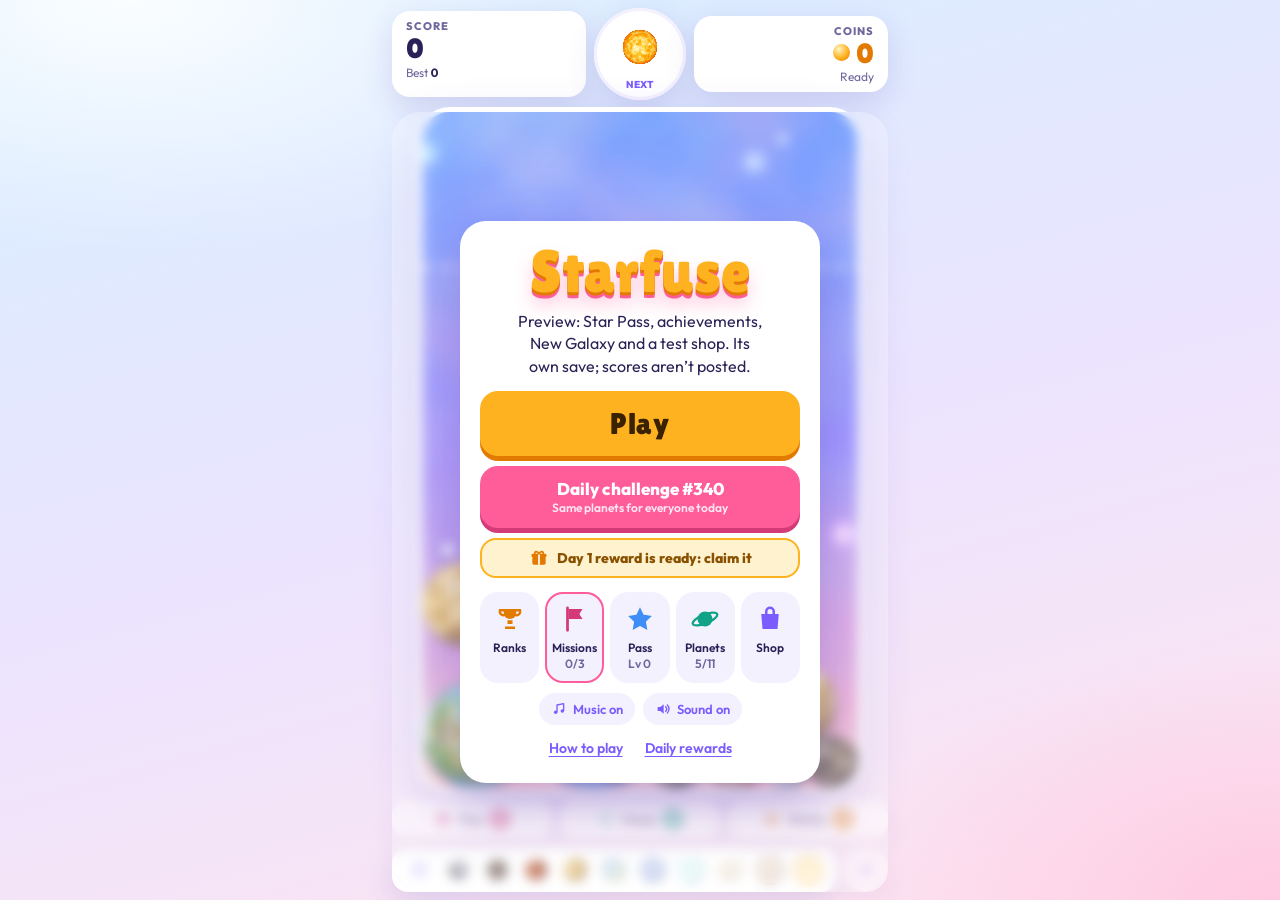
==== preview/index.html @ 0df49c96 "Preview: say what's in it Co-Authored-By: Claude Opus 5.5 <noreply@anthropic.com>" ====
<!doctype html>
<html lang="en">
<head>
  <meta charset="utf-8">
  <script>
    // If a game file fails to load (for example an old saved page after an update), reload once to
    // fetch the current version. If it still fails, say so instead of leaving a dead Play button.
    addEventListener('error', function (e) {
      var t = e.target;
      if (!t || t.tagName !== 'SCRIPT') return;
      var retried = false;
      try { retried = sessionStorage.getItem('sf-retry') === '1'; sessionStorage.setItem('sf-retry', '1'); } catch (err) { retried = true; }
      if (!retried) { location.reload(); return; }
      var show = function () {
        var el = document.getElementById('toast');
        if (el) { el.textContent = 'The game couldn’t load. Check your connection, then refresh the page.'; el.hidden = false; }
      };
      if (document.readyState === 'loading') document.addEventListener('DOMContentLoaded', show); else show();
    }, true);
  </script>
  <meta name="viewport" content="width=device-width, initial-scale=1, viewport-fit=cover, user-scalable=no">
  <title>Starfuse</title>
  <meta name="claude:viewport-fit-sides" content="cover">
  <meta name="description" content="Drop planets, fuse matching ones, and grow a Sun.">
  <meta name="theme-color" content="#dff0ff">
  <meta property="og:type" content="website">
  <meta property="og:title" content="Starfuse">
  <meta property="og:description" content="Drop planets, fuse matching ones, and grow a Sun. Free to play in your browser.">
  <meta property="og:url" content="https://rragoo.github.io/starfuse/">
  <meta property="og:image" content="https://rragoo.github.io/starfuse/og.png">
  <meta property="og:image:width" content="1200">
  <meta property="og:image:height" content="630">
  <meta name="twitter:card" content="summary_large_image">
  <link rel="icon" href="./favicon.svg" type="image/svg+xml">
  <link rel="manifest" href="./manifest.webmanifest">
  <link rel="apple-touch-icon" href="./icon-192.png">
  <meta name="apple-mobile-web-app-capable" content="yes">
  <meta name="apple-mobile-web-app-title" content="Starfuse">
  <link rel="preconnect" href="https://fonts.googleapis.com">
  <link rel="preconnect" href="https://fonts.gstatic.com" crossorigin>
  <link rel="stylesheet" href="https://fonts.googleapis.com/css2?family=Lilita+One&family=Outfit:wght@400;600;800&display=swap">
  <script type="module" crossorigin src="./assets/index-C6QJoJvn.js"></script>
  <link rel="modulepreload" crossorigin href="./assets/payments-DMZa2KBC.js">
  <link rel="stylesheet" crossorigin href="./assets/index-Cxf6OmKV.css">
</head>
<body>
  <svg width="0" height="0" style="position:absolute" aria-hidden="true">
    <symbol id="i-trophy" viewBox="0 0 24 24"><path d="M7 4h10v3a5 5 0 0 1-10 0z" fill="currentColor"/><path d="M7 5H4a3 3 0 0 0 3 4M17 5h3a3 3 0 0 1-3 4" stroke="currentColor" stroke-width="2" fill="none" stroke-linecap="round"/><path d="M10 13h4v3h-4zM8 18h8v2H8z" fill="currentColor"/></symbol>
    <symbol id="i-gift" viewBox="0 0 24 24"><rect x="4" y="10" width="16" height="10" rx="2" fill="currentColor"/><rect x="3" y="7" width="18" height="4" rx="1.5" fill="currentColor"/><path d="M12 7v13" stroke="#fff" stroke-width="2"/><path d="M12 7c-1.5-3.5-6-3.5-5 0M12 7c1.5-3.5 6-3.5 5 0" stroke="currentColor" stroke-width="2" fill="none" stroke-linecap="round"/></symbol>
    <symbol id="i-star" viewBox="0 0 24 24"><path d="M12 2.6l2.9 6 6.6.9-4.8 4.6 1.2 6.6L12 17.5l-5.9 3.2 1.2-6.6-4.8-4.6 6.6-.9z" fill="currentColor"/></symbol>
    <symbol id="i-planet" viewBox="0 0 24 24"><circle cx="12" cy="12" r="6" fill="currentColor"/><ellipse cx="12" cy="12" rx="10.5" ry="3.6" transform="rotate(-22 12 12)" stroke="currentColor" stroke-width="1.8" fill="none"/></symbol>
    <symbol id="i-bag" viewBox="0 0 24 24"><path d="M5 8h14l-1 12H6z" fill="currentColor"/><path d="M9 8V6a3 3 0 0 1 6 0v2" stroke="currentColor" stroke-width="2" fill="none"/></symbol>
    <symbol id="i-flag" viewBox="0 0 24 24"><path d="M6 3v18" stroke="currentColor" stroke-width="2.2" stroke-linecap="round"/><path d="M7 4h11l-2.5 4L18 12H7z" fill="currentColor"/></symbol>
    <symbol id="i-note" viewBox="0 0 24 24"><path d="M9 17V6l10-2v11" stroke="currentColor" stroke-width="2" fill="none" stroke-linejoin="round"/><circle cx="7" cy="17" r="2.6" fill="currentColor"/><circle cx="17" cy="15" r="2.6" fill="currentColor"/></symbol>
    <symbol id="i-sound" viewBox="0 0 24 24"><path d="M4 9h4l5-4v14l-5-4H4z" fill="currentColor"/><path d="M16 8.5a5 5 0 0 1 0 7M18.5 6a8.5 8.5 0 0 1 0 12" stroke="currentColor" stroke-width="2" fill="none" stroke-linecap="round"/></symbol>
    <symbol id="i-pop" viewBox="0 0 24 24"><path d="M12 2l1.8 5.2L19 5l-2.2 5.2L22 12l-5.2 1.8L19 19l-5.2-2.2L12 22l-1.8-5.2L5 19l2.2-5.2L2 12l5.2-1.8L5 5l5.2 2.2z" fill="currentColor"/></symbol>
    <symbol id="i-swap" viewBox="0 0 24 24"><path d="M4 8h13l-3.5-3.5M20 16H7l3.5 3.5" stroke="currentColor" stroke-width="2.4" fill="none" stroke-linecap="round" stroke-linejoin="round"/></symbol>
    <symbol id="i-shake" viewBox="0 0 24 24"><path d="M7 6h10l-1 14H8z" fill="currentColor"/><path d="M3 9l-1 3 1 3M21 9l1 3-1 3" stroke="currentColor" stroke-width="2" fill="none" stroke-linecap="round" stroke-linejoin="round"/></symbol>
    <symbol id="i-share" viewBox="0 0 24 24"><path d="M12 3v12M7.5 7.5 12 3l4.5 4.5M5 12v6.5A2.5 2.5 0 0 0 7.5 21h9a2.5 2.5 0 0 0 2.5-2.5V12" fill="none" stroke="currentColor" stroke-width="2.4" stroke-linecap="round" stroke-linejoin="round"/></symbol>
    <symbol id="i-pause" viewBox="0 0 24 24"><rect x="6" y="5" width="4" height="14" rx="1.5" fill="currentColor"/><rect x="14" y="5" width="4" height="14" rx="1.5" fill="currentColor"/></symbol>
  </svg>

  <div class="app">
    <header class="hud">
      <div class="chip">
        <span class="label">Score</span>
        <span id="score" class="big">0</span>
        <span class="sub"><span id="bestLbl">Best</span> <b id="best">0</b></span>
        <div class="bestbar" id="bestBar" aria-hidden="true"><i id="bestFill"></i></div>
      </div>
      <div class="bubble" id="nextBubble">
        <canvas id="nextCv" width="120" height="120"></canvas>
        <span class="label" id="nextName">Next</span>
      </div>
      <div class="chip right">
        <span class="label">Coins</span>
        <span id="coins" class="big coin">0</span>
        <span class="sub" id="modeLbl">Ready</span>
      </div>
    </header>

    <!-- The jar and the dock below it. Menus cover both, so a card gets the whole height under the HUD. -->
    <div class="field" id="field">
      <main class="stage" id="stage">
        <!-- The jar in layers: the still sky, the combo glow, and the canvas with everything that moves. -->
        <div class="jar" id="jar">
          <canvas id="sky" aria-hidden="true"></canvas>
          <div class="jarglow" id="jarGlow" aria-hidden="true"></div>
          <canvas id="game" aria-label="Starfuse game board"></canvas>
        </div>
      </main>

      <!-- The "New planet!" card covers this dock (power-ups and chain), never the jar where you aim. -->
      <div class="dock">
        <div class="discovery" id="discovery" hidden>
          <canvas id="discCv" width="112" height="112"></canvas>
          <div>
            <span class="label" id="discLabel">New planet!</span>
            <strong id="discName"></strong>
            <span id="discFact"></span>
          </div>
        </div>
        <div class="powerbar" id="powerbar">
          <button class="pw" id="pw-pop" data-action="power" data-arg="pop"><svg><use href="#i-pop"/></svg><span>Pop</span><b class="cnt" id="cnt-pop">0</b></button>
          <button class="pw" id="pw-swap" data-action="power" data-arg="swap"><svg><use href="#i-swap"/></svg><span>Swap</span><b class="cnt" id="cnt-swap">0</b></button>
          <button class="pw" id="pw-shake" data-action="power" data-arg="shake"><svg><use href="#i-shake"/></svg><span>Shake</span><b class="cnt" id="cnt-shake">0</b></button>
        </div>

        <footer class="chainbar">
          <div class="chainwrap"><canvas id="chainCv" aria-label="Planet evolution chain"></canvas></div>
          <button class="icon" id="pauseBtn" data-action="pause" aria-label="Pause"><svg width="18" height="18"><use href="#i-pause"/></svg></button>
        </footer>
      </div>

      <section class="ov" id="menu">
        <div class="card">
          <h1 class="logo">Starfuse</h1>
          <p class="tag">Drop planets. Match two to fuse them. Grow a Sun.</p>
          <button class="btn sun huge" id="playBtn" data-action="play">Play</button>
          <button class="btn pink" id="dailyBtn" data-action="daily">
            <span id="dailyMain">Daily challenge</span>
            <small id="dailySub">Same planets for everyone today</small>
          </button>
          <button class="strip gold" id="rewardStrip" data-action="rewards" hidden><svg><use href="#i-gift"/></svg><span id="rewardStripTxt">Your daily reward is ready</span></button>
          <button class="strip pink" id="vsStrip" data-action="acceptChallenge" hidden><svg><use href="#i-trophy"/></svg><span id="vsStripTxt"></span></button>
          <div class="tiles">
            <button class="tile t-gold" id="boardBtn" data-action="leaderboard"><svg><use href="#i-trophy"/></svg><span>Ranks</span></button>
            <button class="tile t-pink" id="missionBtn" data-action="missions"><svg><use href="#i-flag"/></svg><span>Missions <b id="missionCount"></b></span></button>
            <button class="tile t-sky" id="passBtn" data-action="pass"><svg><use href="#i-star"/></svg><span>Pass <b id="passLvl"></b></span></button>
            <button class="tile t-mint" id="planetBtn" data-action="planetarium"><svg><use href="#i-planet"/></svg><span><span id="collName">Planets</span> <b id="discCount"></b></span></button>
            <button class="tile t-violet" id="shopBtn" data-action="shop"><svg><use href="#i-bag"/></svg><span>Shop</span></button>
          </div>
          <div class="toggles">
            <button class="toggle" data-action="music" aria-pressed="true"><svg width="16" height="16"><use href="#i-note"/></svg><span>Music on</span></button>
            <button class="toggle" data-action="mute" aria-pressed="true"><svg width="16" height="16"><use href="#i-sound"/></svg><span>Sound on</span></button>
          </div>
          <div class="row">
            <button class="link" id="howBtn" data-action="howto">How to play</button>
            <button class="link" id="rewardLink" data-action="rewards">Daily rewards</button>
            <button class="link" id="installBtn" data-action="install" hidden>Install app</button>
            <button class="link" id="fullBtn" data-action="fullscreen" hidden>Full screen</button>
          </div>
        </div>
      </section>

      <section class="ov" id="pause" hidden>
        <div class="card">
          <h2>Paused</h2>
          <button class="btn sun" id="resumeBtn" data-action="resume">Resume</button>
          <button class="btn ghost" id="pauseHowBtn" data-action="howto">How to play</button>
          <div class="toggles">
            <button class="toggle" data-action="music" aria-pressed="true"><svg width="16" height="16"><use href="#i-note"/></svg><span>Music on</span></button>
            <button class="toggle" data-action="mute" aria-pressed="true"><svg width="16" height="16"><use href="#i-sound"/></svg><span>Sound on</span></button>
          </div>
          <button class="btn ghost" id="quitBtn" data-action="quit">Quit to menu</button>
        </div>
      </section>

      <section class="ov" id="howto" hidden>
        <div class="card">
          <h2>How to play</h2>
          <ol class="steps">
            <li><canvas id="howDrop" width="96" height="96"></canvas><div><strong>Tap to drop</strong><span>Aim left or right, then let go.</span></div></li>
            <li><canvas id="howFuse" width="96" height="96"></canvas><div><strong>Match two to fuse</strong><span>Two of the same planet become the next one up. Chain them for combos.</span></div></li>
            <li><span class="line-icon" aria-hidden="true"></span><div><strong>Watch the danger line</strong><span>If a planet stays above it for 3 seconds, the run ends.</span></div></li>
          </ol>
          <button class="btn sun" id="howDone" data-action="howtoDone">Got it</button>
          <p class="fine">Starfuse counts plays anonymously (no names or ids) to make the game better.</p>
        </div>
      </section>

      <section class="ov" id="over" hidden>
        <div class="card">
          <h2 id="overTitle">Jar full!</h2>
          <p class="note" id="overWhy">A planet stayed above the danger line for 3 seconds.</p>
          <p class="nearmiss" id="nearMiss" hidden></p>
          <div class="final" id="finalScore">0</div>
          <span class="pill" id="newBest" hidden>New best!</span>
          <div class="stats">
            <div><span class="label">Biggest</span><b id="fBig">Moon</b></div>
            <div><span class="label">Combo</span><b id="fCombo">x1</b></div>
            <div><span class="label">Coins</span><b id="fCoins">+0</b></div>
          </div>
          <p class="note passline" id="passLine" hidden></p>
          <div class="rankbox" id="rankBox" hidden>
            <p id="rankText"></p>
            <form class="nameform" id="nameFormOver" hidden>
              <input id="nameOver" maxlength="32" placeholder="Your name" autocomplete="nickname" aria-label="Your name for the leaderboard">
              <button class="btn sun small" type="submit">Post score</button>
            </form>
          </div>
          <div class="trialbox" id="trialBox" hidden>
            <p id="trialText"></p>
            <button class="btn sun small" id="trialBuy" data-action="buySkin"></button>
          </div>
          <button class="btn mint" id="contBtn" data-action="continue">Keep going <small id="contSub">watch a short ad</small></button>
          <!-- Stays in view while the rest of the card scrolls on short phones. -->
          <div class="overbar">
            <button class="btn sun" id="againBtn" data-action="again">Play again</button>
            <button class="btn pink" id="shareBtn" data-action="share" aria-label="Share a picture of your jar and a link to beat your score">
              <img id="shareThumb" alt="" hidden><svg aria-hidden="true"><use href="#i-share"/></svg>Share
            </button>
          </div>
          <div class="row">
            <button class="btn ghost small" id="dblBtn" data-action="double">2× coins (ad)</button>
            <button class="btn ghost small" id="overBoardBtn" data-action="leaderboard" hidden>Ranks</button>
            <button class="btn ghost small" id="menuBtn" data-action="menu">Menu</button>
          </div>
        </div>
      </section>

      <section class="ov" id="getpower" hidden>
        <div class="card">
          <div class="pwicon" id="gpIconBox"><svg><use id="gpIcon" href="#i-pop"/></svg></div>
          <h2 id="gpName">Pop</h2>
          <p class="note" id="gpDesc"></p>
          <button class="btn mint" id="gpAd" data-action="powerAd">1 free a day <small id="gpAdSub">watch a short ad</small></button>
          <button class="btn sun" id="gpBuy" data-action="powerBuy">Buy for 0 coins</button>
          <p class="note" id="gpHave"></p>
          <button class="btn pink" id="gpStore" data-action="powerStore" hidden></button>
          <button class="btn ghost" id="gpCancel" data-action="powerCancel">Not now</button>
        </div>
      </section>

      <section class="ov" id="leaderboard" hidden>
        <div class="card tall">
          <h2>Today’s ranks</h2>
          <p class="note" id="boardNote"></p>
          <ol class="board" id="boardList"></ol>
          <p class="myname" id="myName" hidden>Playing as <b id="myNameText"></b><button type="button" class="textbtn" data-action="editName">Change</button></p>
          <form class="nameform" id="nameFormBoard" hidden>
            <input id="nameBoard" maxlength="32" placeholder="Pick a name for the ranks" autocomplete="nickname" aria-label="Your name for the leaderboard">
            <button class="btn sun small" type="submit">Save</button>
          </form>
          <button class="btn pink" id="boardPlayBtn" data-action="daily">Play today’s challenge</button>
          <button class="btn ghost" id="boardBack" data-action="back">Back</button>
        </div>
      </section>

      <section class="ov" id="missions" hidden>
        <div class="card">
          <h2>Missions</h2>
          <div class="tabs" id="missionTabs" role="tablist" aria-label="Missions"></div>
          <p class="note" id="missionNote">New missions every day.</p>
          <ul class="missions" id="missionList"></ul>
          <ul class="missions" id="achList" hidden></ul>
          <button class="btn pink" id="missionPlay" data-action="play">Play</button>
          <button class="btn ghost" id="missionBack" data-action="back">Back</button>
        </div>
      </section>

      <section class="ov" id="shop" hidden>
        <div class="card tall">
          <h2>Shop</h2>
          <div class="tabs" id="shopTabs" role="tablist" aria-label="Shop sections"></div>
          <p class="note" id="shopNote"></p>
          <div class="list" id="skinList"></div>
          <div class="list" id="powerList"></div>
          <div class="list" id="productList"></div>
          <button class="btn ghost" id="shopBack" data-action="back">Back</button>
        </div>
      </section>

      <section class="ov" id="pass" hidden>
        <div class="card tall">
          <h2>Star Pass</h2>
          <p class="note" id="passSeason"></p>
          <div class="passbar" role="progressbar" id="passBar"><i id="passFill"></i></div>
          <p class="note" id="passXp"></p>
          <button class="btn sun" id="passClaim" data-action="claimPass" data-arg="all" hidden></button>
          <button class="btn pink" id="passBuy" data-action="buyProduct" data-arg="star_pass" hidden></button>
          <div class="passhead" aria-hidden="true"><span>Level</span><span>Free</span><span>Premium</span></div>
          <ol class="passlist" id="passList"></ol>
          <button class="btn ghost" id="passBack" data-action="back">Back</button>
        </div>
      </section>

      <section class="ov" id="starter" hidden>
        <div class="card">
          <h2>Starter bundle</h2>
          <p class="note">A one-time deal for new players. It stays in the shop if you’d rather wait.</p>
          <ul class="bundle" id="starterList"></ul>
          <button class="btn pink" id="starterBuy" data-action="buyProduct" data-arg="starter"></button>
          <button class="btn ghost" id="starterNo" data-action="back">No thanks</button>
        </div>
      </section>

      <section class="ov" id="planetarium" hidden>
        <div class="card tall">
          <h2 id="collTitle">Collection</h2>
          <div class="tabs" id="collTabs" role="tablist" aria-label="Themes"></div>
          <p class="note" id="planetProgress"></p>
          <div class="grid" id="planetGrid"></div>
          <button class="btn ghost" id="planetBack" data-action="back">Back</button>
        </div>
      </section>

      <section class="ov" id="reward" hidden>
        <div class="card">
          <h2>Daily reward</h2>
          <p class="note" id="rewardNote"></p>
          <ol class="cal" id="calList"></ol>
          <button class="btn sun" id="rewardClaim" data-action="claimReward">Claim</button>
          <button class="btn ghost" id="rewardBack" data-action="back">Later</button>
        </div>
      </section>

      <section class="ov" id="challenge" hidden>
        <div class="card">
          <span class="pill vs">Challenge</span>
          <h2 id="vsTitle">A friend challenges you!</h2>
          <div class="final" id="vsScore">0</div>
          <p class="note">That’s the score to beat. You get the same planets in the same order.</p>
          <button class="btn pink" id="vsAccept" data-action="acceptChallenge">Accept challenge</button>
          <button class="btn ghost" id="vsLater" data-action="back">Not now</button>
        </div>
      </section>

      <section class="ov ad" id="adOverlay" hidden>
        <div class="card">
          <span class="label">Bonus</span>
          <div class="count" id="adCount">3</div>
          <p class="note">Ads aren’t live yet, so this one is on us.</p>
        </div>
      </section>
    </div>
  </div>
  <canvas id="fx" aria-hidden="true"></canvas>
  <div class="toast" id="toast" role="status" hidden></div>
</body>
</html>
---- preview/assets/index-Cxf6OmKV.css ----
:root{color-scheme:light;--ink: #2a2257;--dim: #6d679c;--card: #ffffff;--line: #e7e3f6;--soft: #f4f1ff;--sun: #ffb21f;--sun-deep: #e27a00;--pink: #ff5c9a;--pink-deep: #d43a77;--mint: #22d3b0;--mint-deep: #11a387;--violet: #7b5cff;--display: "Lilita One", "Arial Rounded MT Bold", system-ui, sans-serif;--body: "Outfit", system-ui, -apple-system, "Segoe UI", sans-serif;--shadow: 0 10px 30px rgba(80, 60, 170, .16)}*{box-sizing:border-box}[hidden]{display:none!important}html,body{height:100%;margin:0}body{background:radial-gradient(60% 40% at 10% 0%,rgba(255,255,255,.9),transparent 70%),radial-gradient(50% 40% at 100% 100%,rgba(255,196,222,.8),transparent 70%),linear-gradient(165deg,#d6efff,#ebe4ff,#ffe4ef) fixed;background-color:#ebe4ff;color:var(--ink);font-family:var(--body);overflow:hidden;touch-action:none;user-select:none;-webkit-user-select:none;-webkit-tap-highlight-color:transparent}.app{--gap: 8px;--padx: max(12px, env(safe-area-inset-left, 0px), env(safe-area-inset-right, 0px));position:relative;height:100%;max-width:520px;margin:0 auto;display:flex;flex-direction:column;justify-content:center;gap:var(--gap);padding:max(8px,env(safe-area-inset-top,0px)) var(--padx) max(8px,env(safe-area-inset-bottom,0px))}.label{font-size:11px;font-weight:800;text-transform:uppercase;letter-spacing:.1em;color:var(--dim)}.note{margin:0;max-width:32ch;font-size:14px;line-height:1.45;color:var(--dim);text-wrap:balance}.hud{display:grid;grid-template-columns:1fr auto 1fr;align-items:center;gap:8px}.chip{display:flex;flex-direction:column;gap:1px;min-width:0;padding:7px 12px;border-radius:16px;background:var(--card);box-shadow:var(--shadow)}.chip.right{align-items:flex-end;text-align:right}.big{font-family:var(--display);font-size:24px;line-height:1.05;font-variant-numeric:tabular-nums}.coin{color:var(--sun-deep)}.coin:before{content:"";display:inline-block;width:.6em;height:.6em;margin-right:.22em;vertical-align:.06em;border-radius:50%;background:radial-gradient(circle at 35% 30%,#fff4c4,var(--sun) 55%,var(--sun-deep))}.sub{font-size:11px;color:var(--dim);white-space:nowrap;overflow:hidden;text-overflow:ellipsis;max-width:100%}.sub b{color:var(--ink);font-variant-numeric:tabular-nums}.bubble{width:68px;height:68px;border-radius:50%;gap:1px;display:flex;flex-direction:column;align-items:center;justify-content:center;background:var(--card);box-shadow:var(--shadow),inset 0 0 0 3px var(--soft)}#nextCv{width:44px;height:44px}.bubble .label{font-size:9px;letter-spacing:.04em;color:var(--violet)}.bump{animation:bump .35s ease-out}@keyframes bump{40%{transform:scale(1.2)}}.field{position:relative;flex:0 1 auto;min-height:0;display:flex;flex-direction:column;gap:var(--gap)}.stage{flex:0 1 auto;height:calc((min(100vw,520px) - 2 * var(--padx)) * 1.55);min-height:0;min-width:0;position:relative}.jar{position:absolute;inset:0;margin:auto;border-radius:28px;overflow:hidden;isolation:isolate;box-shadow:0 0 0 5px #fff,0 18px 50px #5a3cc84d}.jar>*{position:absolute;inset:0;width:100%;height:100%;display:block}#game{cursor:pointer}.jarglow{opacity:0;pointer-events:none;mix-blend-mode:screen;mix-blend-mode:plus-lighter;will-change:opacity}.ov{position:absolute;inset:0;z-index:3;container-type:size;border-radius:28px;display:flex;flex-direction:column;align-items:center;padding:12px;overflow-y:auto;overscroll-behavior:contain;background:#ffffff47;backdrop-filter:blur(6px);-webkit-backdrop-filter:blur(6px)}.card{width:100%;max-width:360px;display:flex;flex-direction:column;align-items:stretch;gap:10px;--pad: 20px;padding:22px var(--pad);border-radius:26px;background:var(--card);box-shadow:0 20px 50px #3c289640;text-align:center;animation:pop .28s cubic-bezier(.2,1.3,.4,1)}.ov>.card{margin-block:auto}.card>*{margin:0}@keyframes pop{0%{transform:scale(.92);opacity:0}}.logo{font-family:var(--display);font-weight:400;font-size:clamp(44px,13vw,60px);line-height:.95;color:var(--sun);-webkit-text-stroke:0;text-shadow:0 3px 0 var(--sun-deep),0 6px 0 var(--pink),0 12px 18px rgba(255,92,154,.35)}.tag{font-size:16px;line-height:1.4;text-wrap:balance;color:var(--ink);margin-bottom:4px}h2{font-family:var(--display);font-weight:400;font-size:32px;line-height:1.05;text-wrap:balance}.final{font-family:var(--display);font-size:56px;line-height:1;color:var(--violet);font-variant-numeric:tabular-nums}.pill{align-self:center;padding:5px 12px;border-radius:999px;background:var(--mint);color:#fff;font-weight:800;font-size:12px;letter-spacing:.08em;text-transform:uppercase}.stats{display:grid;grid-template-columns:repeat(3,1fr);gap:6px}.stats div{display:flex;flex-direction:column;gap:2px;padding:8px 4px;border-radius:14px;background:var(--soft)}.stats b{font-size:15px;font-variant-numeric:tabular-nums}.row{display:flex;gap:6px;flex-wrap:wrap;justify-content:center}.overbar{position:sticky;bottom:-12px;z-index:1;display:grid;grid-template-columns:1fr 1fr;gap:8px;margin-inline:calc(-1 * var(--pad));padding:8px var(--pad) 14px;background:var(--card);border-radius:0 0 26px 26px}.overbar:before{content:"";position:absolute;inset:-10px 0 auto;height:10px;background:linear-gradient(transparent,var(--card));pointer-events:none}.overbar .btn{padding-inline:10px;white-space:nowrap}#shareBtn{flex-direction:row;justify-content:center;gap:6px}#shareBtn svg{width:20px;height:20px}#shareThumb{width:22px;height:28px;margin-block:-6px;border-radius:5px;object-fit:cover;box-shadow:0 0 0 2px #fff}.btn{--c: var(--sun);--d: var(--sun-deep);--t: #3a2100;display:flex;flex-direction:column;align-items:center;gap:2px;font:800 17px/1.1 var(--body);padding:14px 18px;border:0;border-radius:18px;background:var(--c);color:var(--t);box-shadow:0 5px 0 var(--d);cursor:pointer;transition:transform .08s,box-shadow .08s}.btn:hover{filter:brightness(1.04)}.btn:active{transform:translateY(4px);box-shadow:0 1px 0 var(--d)}.btn.huge{font-family:var(--display);font-weight:400;font-size:30px;padding:16px;letter-spacing:.02em}.btn.pink{--c: var(--pink);--d: var(--pink-deep);--t: #fff}.btn.mint{--c: var(--mint);--d: var(--mint-deep);--t: #fff}.btn.ghost{background:var(--soft);color:var(--ink);box-shadow:none;font-weight:600}.btn.ghost:active{transform:translateY(1px)}.btn.small{font-size:13px;padding:10px 12px;border-radius:14px}.btn small{font-size:12px;font-weight:600;opacity:.85}.btn:disabled{opacity:.4;cursor:default;transform:none;box-shadow:none}button:focus-visible,input:focus-visible{outline:3px solid var(--violet);outline-offset:3px}.tiles{display:grid;grid-template-columns:repeat(5,1fr);gap:6px;margin-top:4px}.tile{--c: var(--sun);display:flex;flex-direction:column;align-items:center;gap:6px;padding:12px 4px;border:0;border-radius:18px;background:var(--soft);color:var(--ink);font:600 12px var(--body);cursor:pointer}.tile span{display:flex;flex-direction:column;align-items:center;gap:1px}.tile{min-width:0}.tile svg{width:30px;height:30px;color:var(--c)}.tile:active{transform:translateY(2px)}.tile b{color:var(--dim);font-weight:600}.t-gold{--c: var(--sun-deep)}.t-mint{--c: var(--mint-deep)}.t-violet{--c: var(--violet)}.t-pink{--c: var(--pink-deep)}.t-sky{--c: #3e8ef7}.tile.ready{box-shadow:inset 0 0 0 2px var(--pink)}.link{align-self:center;border:0;background:none;padding:4px 8px;font:600 14px var(--body);color:var(--violet);text-decoration:underline;text-underline-offset:3px;cursor:pointer}.steps{list-style:none;padding:0;display:flex;flex-direction:column;gap:8px;text-align:left}.steps li{display:grid;grid-template-columns:48px 1fr;gap:12px;align-items:center;padding:10px 12px;border-radius:16px;background:var(--soft)}.steps canvas{width:48px;height:48px}.steps strong{display:block;font-size:15px}.steps span{font-size:13px;line-height:1.35;color:var(--dim)}.fine{font-size:11px;line-height:1.4;color:var(--dim)}.line-icon{width:48px;height:48px;border-radius:14px;background:linear-gradient(180deg,#3f7cff 0 44%,#ff2d6f 44% 56%,#8d6cff 56%)}.missions{list-style:none;padding:0;display:flex;flex-direction:column;gap:8px;text-align:left}.missions li{display:grid;grid-template-columns:30px 1fr auto;gap:10px;align-items:center;padding:12px;border-radius:16px;background:var(--soft)}.missions .chk{width:26px;height:26px;border-radius:50%;display:grid;place-items:center;background:#fff;box-shadow:inset 0 0 0 2px var(--line);color:#fff;font-weight:800;font-size:14px}.missions li.done .chk{background:var(--mint);box-shadow:none}.missions .txt{display:flex;flex-direction:column;gap:6px;min-width:0}.missions .txt strong{font-size:14px}.missions .bar{height:8px;border-radius:99px;background:#fff;overflow:hidden}.missions .bar i{display:block;height:100%;border-radius:99px;background:linear-gradient(90deg,var(--pink),var(--sun))}.missions .rw{font-family:var(--display);font-size:16px;color:var(--sun-deep);white-space:nowrap;font-variant-numeric:tabular-nums}.missions .ds{font-size:12px;color:var(--dim)}.board .badge{color:var(--sun-deep)}.passbar{height:12px;border-radius:999px;background:var(--soft);overflow:hidden}.passbar i{display:block;height:100%;border-radius:999px;background:linear-gradient(90deg,var(--sun),var(--pink))}.passhead,.passlist li{display:grid;grid-template-columns:34px 1fr 1fr;gap:6px;align-items:center}.passhead{font-size:12px;font-weight:700;color:var(--dim);text-align:center}.passlist{list-style:none;margin:0;padding:0;display:flex;flex-direction:column;gap:5px}.passlist b{text-align:center;color:var(--dim);font-variant-numeric:tabular-nums}.passlist li.reached b{color:var(--ink)}.passlist .pr{padding:8px 6px;border:0;border-radius:12px;background:var(--soft);color:var(--ink);font:700 12px var(--body);text-align:center}.passlist .pr.prem{background:#fff3d6}.passlist .pr.locked{color:var(--dim);font-weight:600}.passlist .pr.got{color:var(--mint-deep)}.passlist button.pr.open{cursor:pointer;background:var(--sun);box-shadow:0 3px 0 var(--sun-deep)}.passline{margin-top:-4px;color:var(--violet);font-weight:700}.bundle{list-style:none;margin:0;padding:0;display:flex;flex-direction:column;gap:6px;text-align:left}.bundle li{display:flex;align-items:center;gap:12px;padding:8px 12px;border-radius:14px;background:var(--soft);font-weight:700}.bundle .pwicon.small{width:44px;height:32px}.bundle .coin:before{width:22px;height:22px;margin:0}.bundle .coin{display:grid;place-items:center}.missions li.done .rw{color:var(--mint-deep)}.board{list-style:none;padding:0;display:flex;flex-direction:column;gap:6px;text-align:left}.board li{display:grid;grid-template-columns:32px 1fr 28px auto;align-items:center;gap:10px;padding:8px 12px;border-radius:14px;background:var(--soft)}.board li.me{background:#fff3d6;box-shadow:inset 0 0 0 2px var(--sun)}.board .rk{width:28px;height:28px;border-radius:50%;display:grid;place-items:center;font:800 13px var(--body);background:#fff;color:var(--dim);font-variant-numeric:tabular-nums}.board li:nth-child(1) .rk{background:#ffd34d;color:#6b4300}.board li:nth-child(2) .rk{background:#dfe3ee;color:#44506b}.board li:nth-child(3) .rk{background:#f3be94;color:#6b3510}.board .nm{font-weight:600;overflow:hidden;text-overflow:ellipsis;white-space:nowrap}.board canvas{width:28px;height:28px}.board .sc{font-family:var(--display);font-size:18px;color:var(--violet);font-variant-numeric:tabular-nums}.board .empty{display:block;text-align:center;color:var(--dim);background:none}.rankbox{display:flex;flex-direction:column;gap:8px;padding:12px;border-radius:16px;background:#fff3d6}.rankbox p{margin:0;font-weight:600}.myname{margin:0;display:flex;align-items:baseline;justify-content:center;gap:6px;flex-wrap:wrap;color:var(--dim);font-weight:600}.myname b{color:var(--ink);overflow-wrap:anywhere}.textbtn{padding:4px 6px;border:0;background:none;color:var(--violet);font:700 14px var(--body);text-decoration:underline;text-underline-offset:3px;cursor:pointer}.nameform{display:flex;gap:8px}.nameform input{flex:1;min-width:0;padding:10px 12px;border-radius:12px;border:2px solid var(--line);background:#fff;color:var(--ink);font:600 15px var(--body);user-select:text;-webkit-user-select:text}.list{display:flex;flex-direction:column;gap:8px}.item{display:grid;grid-template-columns:72px 1fr auto;align-items:center;gap:10px;padding:10px 12px;border-radius:16px;background:var(--soft);text-align:left}.item canvas{width:72px;height:36px}.item .nm{font-weight:800}.item .ds{font-size:12px;color:var(--dim)}.item .price{font-family:var(--display);font-size:18px;color:var(--sun-deep);text-align:center}.grid{display:grid;grid-template-columns:repeat(3,1fr);gap:8px}.cell{display:flex;flex-direction:column;align-items:center;gap:4px;padding:10px 6px;border-radius:16px;background:var(--soft)}.cell canvas{width:54px;height:54px}.cell .nm{font-size:13px;font-weight:800}.cell .ds{font-size:11px;line-height:1.3;color:var(--dim);text-wrap:balance}.cell.locked .nm{color:var(--dim)}.dock{position:relative;display:flex;flex-direction:column;gap:6px}.discovery{position:absolute;z-index:2;inset:auto 0 0;min-height:100%;display:grid;grid-template-columns:56px 1fr;gap:12px;align-items:center;padding:10px 14px;border-radius:20px;background:#fff;box-shadow:0 0 0 3px var(--sun),0 14px 30px #3c28964d;pointer-events:none;animation:drop-in .45s cubic-bezier(.2,1.4,.4,1)}.discovery canvas{width:52px;height:52px}.discovery div{display:flex;flex-direction:column;gap:2px;text-align:left}.discovery .label{color:var(--pink)}.discovery strong{font-family:var(--display);font-weight:400;font-size:20px;line-height:1.1}.discovery span:last-child{font-size:12px;line-height:1.35;color:var(--dim)}@keyframes drop-in{0%{transform:translateY(24px);opacity:0}}.ad{z-index:3;background:#2a22578c}.ad .count{font-family:var(--display);font-size:72px;line-height:1;color:var(--pink)}.chainbar{display:flex;align-items:center;gap:8px}.chainwrap{flex:1;min-width:0;height:38px;padding:3px 8px;border-radius:16px;background:#fff;box-shadow:var(--shadow)}#chainCv{display:block;width:100%;height:100%}.icon{width:40px;height:40px;flex:none;display:grid;place-items:center;border-radius:50%;border:0;background:#fff;color:var(--violet);box-shadow:var(--shadow);cursor:pointer}.icon:disabled{opacity:.4;cursor:default}.toggles{display:flex;gap:8px;justify-content:center}.toggle{display:inline-flex;align-items:center;gap:6px;padding:8px 12px;border:0;border-radius:999px;background:var(--soft);color:var(--violet);font:600 13px var(--body);cursor:pointer}.toggle[aria-pressed=false]{color:var(--dim);text-decoration:line-through;opacity:.75}@media(orientation:landscape)and (max-height:560px){.app{max-width:900px;display:grid;grid-template-columns:minmax(200px,260px) 1fr;grid-template-rows:1fr auto auto;column-gap:16px;row-gap:8px}.field{display:contents}.hud{grid-column:1;grid-row:1;grid-template-columns:1fr 1fr;align-content:center}.hud .bubble{grid-column:1 / -1;grid-row:1;justify-self:center}.dock{grid-column:1;grid-row:2 / span 2;gap:8px}.stage{grid-column:2;grid-row:1 / span 3;height:auto}.powerbar{grid-template-columns:repeat(3,minmax(0,1fr));gap:6px}.pw{padding:6px;gap:4px;min-width:0}}.toast{position:fixed;left:50%;bottom:calc(24px + env(safe-area-inset-bottom,0px));transform:translate(-50%);max-width:min(90vw,420px);z-index:5;pointer-events:none;padding:12px 16px;border-radius:16px;background:var(--ink);color:#fff;font-size:14px;white-space:pre-line;box-shadow:0 10px 30px #2a225759}@media(prefers-reduced-motion:reduce){.discovery,.bump,.card{animation:none}.btn{transition:none}}#fx{position:fixed;inset:0;width:100%;height:100%;pointer-events:none;z-index:4}.dangerglow{position:fixed;inset:0;pointer-events:none;z-index:4;opacity:0;will-change:opacity}.bestbar{height:5px;margin-top:3px;border-radius:99px;background:var(--soft);overflow:hidden}.bestbar i{display:block;width:0;height:100%;border-radius:99px;background:linear-gradient(90deg,var(--mint),var(--violet));transition:width .35s ease-out}.bestbar.beaten i{background:linear-gradient(90deg,var(--sun),var(--pink))}.big.bump,.bubble.bump{animation:bump .35s ease-out}.powerbar{display:grid;grid-template-columns:repeat(3,1fr);gap:8px}.pw{--c: var(--violet);display:flex;align-items:center;justify-content:center;gap:6px;padding:7px 10px;border:0;border-radius:16px;background:#fff;color:var(--ink);box-shadow:var(--shadow);font:800 13px var(--body);cursor:pointer;transition:transform .08s,opacity .2s}.pw svg{width:20px;height:20px;flex:none;color:var(--c)}.pw:active{transform:translateY(2px) scale(.97)}.pw .cnt{min-width:22px;height:22px;padding:0 6px;border-radius:99px;display:grid;place-items:center;background:var(--c);color:#fff;font-size:12px;font-variant-numeric:tabular-nums}.pw .cnt.add{background:var(--mint)}.pw.off{opacity:.45}#pw-pop{--c: var(--pink-deep)}#pw-swap{--c: var(--mint-deep)}#pw-shake{--c: var(--sun-deep)}.pwicon{--c: var(--violet);align-self:center;width:76px;height:76px;border-radius:24px;display:grid;place-items:center;background:var(--soft);color:var(--c)}.pwicon svg{width:42px;height:42px}.nearmiss{padding:9px 12px;border-radius:14px;background:#ffe9f1;color:var(--pink-deep);font-weight:800;font-size:14px;line-height:1.35;text-wrap:balance}#over:not([hidden]) .card>*{animation:rise .45s cubic-bezier(.2,1.2,.4,1) both}#over .card>:nth-child(2){animation-delay:.05s}#over .card>:nth-child(3){animation-delay:.1s}#over .card>:nth-child(4){animation-delay:.15s}#over .card>:nth-child(5){animation-delay:.2s}#over .card>:nth-child(6){animation-delay:.25s}#over .card>:nth-child(7){animation-delay:.3s}#over .card>:nth-child(8){animation-delay:.35s}#over .card>:nth-child(9){animation-delay:.4s}#over .card>:nth-child(10){animation-delay:.45s}@keyframes rise{0%{opacity:0;transform:translateY(16px)}}@media(max-width:360px){.pw span{display:none}}@media(prefers-reduced-motion:reduce){#over:not([hidden]) .card>*{animation:none}}.pwicon.small{width:72px;height:44px;border-radius:14px;align-self:auto}.pwicon.small svg{width:26px;height:26px}.strip{display:flex;align-items:center;justify-content:center;gap:8px;padding:10px 14px;border:0;border-radius:16px;font:800 14px var(--body);cursor:pointer;animation:pop .28s cubic-bezier(.2,1.3,.4,1)}.strip svg{width:20px;height:20px;flex:none}.strip.gold{background:#fff3cf;color:#8a5200;box-shadow:inset 0 0 0 2px var(--sun)}.strip.gold svg{color:var(--sun-deep)}.strip.pink{background:#ffe9f1;color:var(--pink-deep);box-shadow:inset 0 0 0 2px var(--pink)}.strip:active{transform:translateY(2px)}.cal{list-style:none;padding:0;display:grid;grid-template-columns:repeat(4,1fr);gap:6px}.cal li{display:flex;flex-direction:column;align-items:center;gap:4px;padding:8px 2px;border-radius:14px;background:var(--soft)}.cal li.big{grid-column:span 2;background:#fff3cf}.cal li.today{box-shadow:inset 0 0 0 3px var(--sun);background:#fff8e1;animation:glowpulse 1.4s ease-in-out infinite}.cal li.done{opacity:.45}.cal li.done .day:after{content:" ✓";color:var(--mint-deep)}.cal .day{font-size:11px;font-weight:700;color:var(--dim)}.cal .prize{display:flex;align-items:center;gap:4px;font-weight:800;font-size:13px}.cal .prize svg{width:18px;height:18px;color:var(--c)}.coinico{width:14px;height:14px;border-radius:50%;background:radial-gradient(circle at 35% 35%,#fff2a8,#ffc21f 55%,#e08a00);box-shadow:inset 0 -1px #96500059}@keyframes glowpulse{50%{box-shadow:inset 0 0 0 3px var(--sun),0 0 14px #ffbe288c}}.tabs{display:flex;flex-wrap:wrap;justify-content:center;gap:5px}.tab{padding:6px 10px;border:0;border-radius:999px;background:var(--soft);color:var(--ink);font:700 12px var(--body);cursor:pointer;white-space:nowrap}.tab b{color:var(--dim);font-weight:700}.tab.on{background:var(--violet);color:#fff}.tab.on b{color:#fffc}.item .btns{display:flex;flex-direction:column;gap:6px}.item .btns .btn{white-space:nowrap;padding:8px 10px}.item.best{box-shadow:inset 0 0 0 2px var(--pink)}.trialbox{display:flex;flex-direction:column;gap:8px;padding:10px 12px;border-radius:16px;background:#f1ecff;font-weight:700;font-size:14px}.pill.vs{background:var(--pink)}.chip{display:grid;grid-template-columns:auto minmax(0,1fr);column-gap:8px;align-items:baseline;padding:6px 12px}.chip .label{grid-area:1 / 1}.chip .sub{grid-area:1 / 2;justify-self:end}.chip .big{grid-area:2 / 1 / 3 / 3}.chip .bestbar{grid-area:3 / 1 / 4 / 3}.chip.right{grid-template-columns:minmax(0,1fr) auto}.chip.right .label{grid-area:1 / 2}.chip.right .sub{grid-area:1 / 1;justify-self:start}.chip.right .big{justify-self:end}.bubble{width:60px;height:60px}#nextCv{width:38px;height:38px}.bestbar{height:4px}.dock{gap:5px}.pw{padding:6px 10px}.chainwrap{height:32px;padding:2px 8px}.icon{width:34px;height:34px}@container (max-height: 620px){.card{--pad: 16px;padding:16px;gap:8px}.logo{font-size:42px}.tag{font-size:14px}.btn{padding:11px 14px}.btn.huge{font-size:26px;padding:12px}.tile{padding:8px 4px;gap:4px}.tile svg{width:24px;height:24px}.steps li{padding:8px 10px}}@container (max-height: 500px){.card{--pad: 14px;padding:12px 14px;gap:6px}.logo{font-size:34px}.tag{font-size:13px;line-height:1.3;margin-bottom:0}h2{font-size:26px}.final{font-size:44px}.btn{padding:9px 12px;font-size:16px}.btn.huge{font-size:22px;padding:9px}.strip{padding:8px 12px}.tiles{margin-top:0;gap:4px}.tile{padding:5px 1px;gap:2px;font-size:11px}.tile svg{width:18px;height:18px}.toggle{padding:6px 10px}.link{padding:2px 8px}.steps li{grid-template-columns:40px 1fr;padding:6px 10px}.steps canvas,.line-icon{width:40px;height:40px}}@media(min-height:860px){.app{--gap: 12px}.chip{display:flex;padding:8px 14px;border-radius:18px}.big{font-size:28px}.sub{font-size:12px}.bestbar{height:5px}.bubble{width:92px;height:92px;gap:2px}#nextCv{width:58px;height:58px}.bubble .label{font-size:10px}.dock{gap:10px}.pw{padding:8px 10px}.chainwrap{height:44px;padding:4px 8px}.icon{width:44px;height:44px}}@media(max-height:700px)and (orientation:portrait){.dock{flex-direction:row;gap:6px}.powerbar{flex:1;min-width:0;grid-template-columns:repeat(3,minmax(0,1fr));gap:6px}.pw{padding:6px;gap:4px;min-width:0}.pw svg{width:18px;height:18px}.chainwrap{display:none}.icon{width:34px;height:34px}.discovery{padding:8px 12px;grid-template-columns:44px 1fr;gap:10px}.discovery canvas{width:44px;height:44px}}
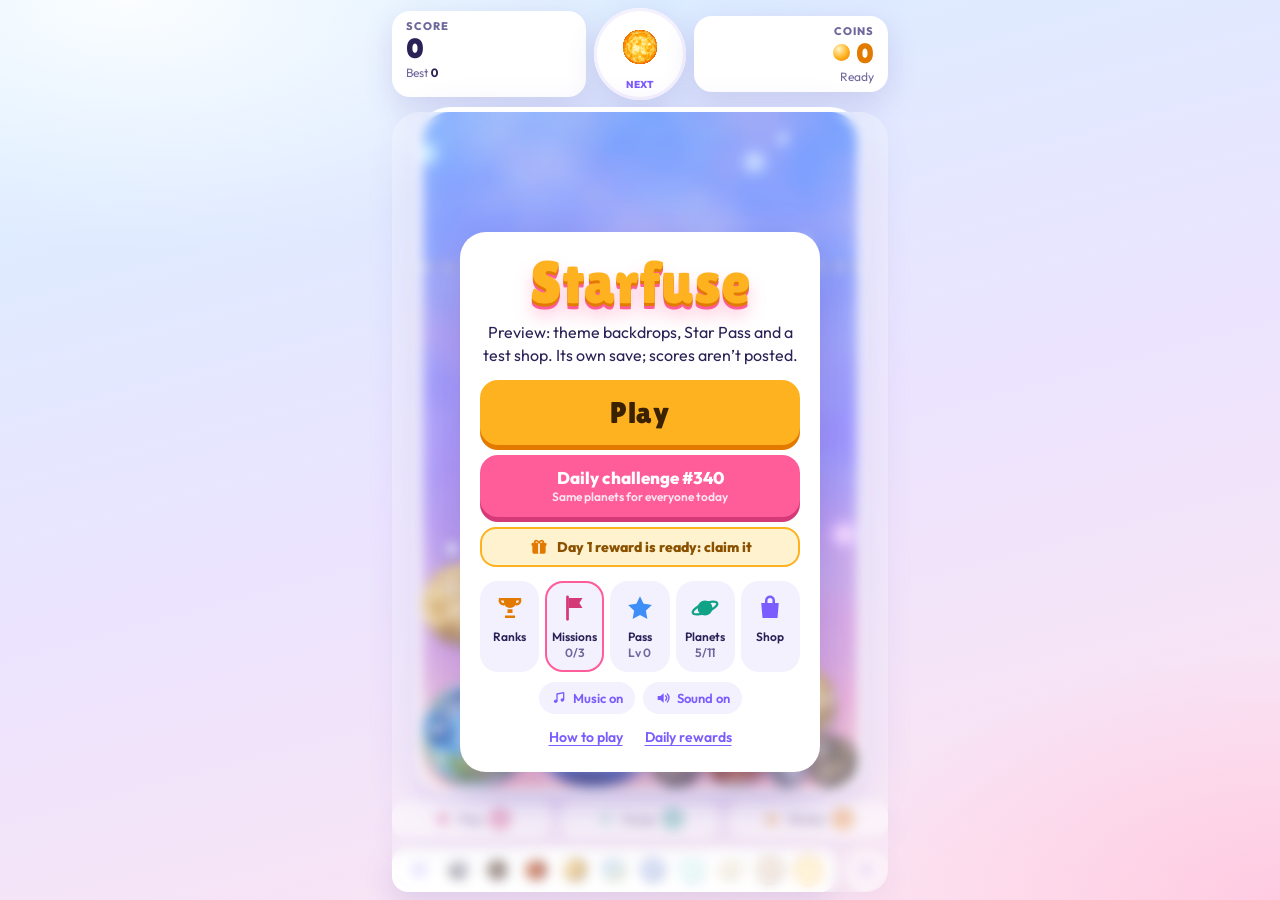
==== commit 888613dd: "Preview: a backdrop for every theme, theme names for the supernova and its stage, the new-planet car" ====
--- a/preview/index.html
+++ b/preview/index.html
@@ -39,9 +39,9 @@
   <link rel="preconnect" href="https://fonts.googleapis.com">
   <link rel="preconnect" href="https://fonts.gstatic.com" crossorigin>
   <link rel="stylesheet" href="https://fonts.googleapis.com/css2?family=Lilita+One&family=Outfit:wght@400;600;800&display=swap">
-  <script type="module" crossorigin src="./assets/index-C6QJoJvn.js"></script>
-  <link rel="modulepreload" crossorigin href="./assets/payments-DMZa2KBC.js">
-  <link rel="stylesheet" crossorigin href="./assets/index-Cxf6OmKV.css">
+  <script type="module" crossorigin src="./assets/index-SIWZjrs3.js"></script>
+  <link rel="modulepreload" crossorigin href="./assets/payments-DWDHYJUy.js">
+  <link rel="stylesheet" crossorigin href="./assets/index-DtBnenzL.css">
 </head>
 <body>
   <svg width="0" height="0" style="position:absolute" aria-hidden="true">
--- a/preview/assets/index-DtBnenzL.css
+++ b/preview/assets/index-DtBnenzL.css
@@ -0,0 +1 @@
+:root{color-scheme:light;--ink: #2a2257;--dim: #6d679c;--card: #ffffff;--line: #e7e3f6;--soft: #f4f1ff;--sun: #ffb21f;--sun-deep: #e27a00;--pink: #ff5c9a;--pink-deep: #d43a77;--mint: #22d3b0;--mint-deep: #11a387;--violet: #7b5cff;--display: "Lilita One", "Arial Rounded MT Bold", system-ui, sans-serif;--body: "Outfit", system-ui, -apple-system, "Segoe UI", sans-serif;--shadow: 0 10px 30px rgba(80, 60, 170, .16)}*{box-sizing:border-box}[hidden]{display:none!important}html,body{height:100%;margin:0}body{background:radial-gradient(60% 40% at 10% 0%,rgba(255,255,255,.9),transparent 70%),radial-gradient(50% 40% at 100% 100%,rgba(255,196,222,.8),transparent 70%),linear-gradient(165deg,#d6efff,#ebe4ff,#ffe4ef) fixed;background-color:#ebe4ff;color:var(--ink);font-family:var(--body);overflow:hidden;touch-action:none;user-select:none;-webkit-user-select:none;-webkit-tap-highlight-color:transparent}.app{--gap: 8px;--padx: max(12px, env(safe-area-inset-left, 0px), env(safe-area-inset-right, 0px));position:relative;height:100%;max-width:520px;margin:0 auto;display:flex;flex-direction:column;justify-content:center;gap:var(--gap);padding:max(8px,env(safe-area-inset-top,0px)) var(--padx) max(8px,env(safe-area-inset-bottom,0px))}.label{font-size:11px;font-weight:800;text-transform:uppercase;letter-spacing:.1em;color:var(--dim)}.note{margin:0;max-width:32ch;font-size:14px;line-height:1.45;color:var(--dim);text-wrap:balance}.hud{display:grid;grid-template-columns:1fr auto 1fr;align-items:center;gap:8px}.chip{display:flex;flex-direction:column;gap:1px;min-width:0;padding:7px 12px;border-radius:16px;background:var(--card);box-shadow:var(--shadow)}.chip.right{align-items:flex-end;text-align:right}.big{font-family:var(--display);font-size:24px;line-height:1.05;font-variant-numeric:tabular-nums}.coin{color:var(--sun-deep)}.coin:before{content:"";display:inline-block;width:.6em;height:.6em;margin-right:.22em;vertical-align:.06em;border-radius:50%;background:radial-gradient(circle at 35% 30%,#fff4c4,var(--sun) 55%,var(--sun-deep))}.sub{font-size:11px;color:var(--dim);white-space:nowrap;overflow:hidden;text-overflow:ellipsis;max-width:100%}.sub b{color:var(--ink);font-variant-numeric:tabular-nums}.bubble{width:68px;height:68px;border-radius:50%;gap:1px;display:flex;flex-direction:column;align-items:center;justify-content:center;background:var(--card);box-shadow:var(--shadow),inset 0 0 0 3px var(--soft)}#nextCv{width:44px;height:44px}.bubble .label{font-size:9px;letter-spacing:.04em;color:var(--violet)}.bump{animation:bump .35s ease-out}@keyframes bump{40%{transform:scale(1.2)}}.field{position:relative;flex:0 1 auto;min-height:0;display:flex;flex-direction:column;gap:var(--gap)}.stage{flex:0 1 auto;height:calc((min(100vw,520px) - 2 * var(--padx)) * 1.55);min-height:0;min-width:0;position:relative}.jar{position:absolute;inset:0;margin:auto;border-radius:28px;overflow:hidden;isolation:isolate;box-shadow:0 0 0 5px #fff,0 18px 50px #5a3cc84d}.jar>*{position:absolute;inset:0;width:100%;height:100%;display:block}#game{cursor:pointer}.jarglow{opacity:0;pointer-events:none;mix-blend-mode:screen;mix-blend-mode:plus-lighter;will-change:opacity}.ov{position:absolute;inset:0;z-index:3;container-type:size;border-radius:28px;display:flex;flex-direction:column;align-items:center;padding:12px;overflow-y:auto;overscroll-behavior:contain;background:#ffffff47;backdrop-filter:blur(6px);-webkit-backdrop-filter:blur(6px)}.card{width:100%;max-width:360px;display:flex;flex-direction:column;align-items:stretch;gap:10px;--pad: 20px;padding:22px var(--pad);border-radius:26px;background:var(--card);box-shadow:0 20px 50px #3c289640;text-align:center;animation:pop .28s cubic-bezier(.2,1.3,.4,1)}.ov>.card{margin-block:auto}.card>*{margin:0}@keyframes pop{0%{transform:scale(.92);opacity:0}}.logo{font-family:var(--display);font-weight:400;font-size:clamp(44px,13vw,60px);line-height:.95;color:var(--sun);-webkit-text-stroke:0;text-shadow:0 3px 0 var(--sun-deep),0 6px 0 var(--pink),0 12px 18px rgba(255,92,154,.35)}.tag{font-size:16px;line-height:1.4;text-wrap:balance;color:var(--ink);margin-bottom:4px}h2{font-family:var(--display);font-weight:400;font-size:32px;line-height:1.05;text-wrap:balance}.final{font-family:var(--display);font-size:56px;line-height:1;color:var(--violet);font-variant-numeric:tabular-nums}.pill{align-self:center;padding:5px 12px;border-radius:999px;background:var(--mint);color:#fff;font-weight:800;font-size:12px;letter-spacing:.08em;text-transform:uppercase}.stats{display:grid;grid-template-columns:repeat(3,1fr);gap:6px}.stats div{display:flex;flex-direction:column;gap:2px;padding:8px 4px;border-radius:14px;background:var(--soft)}.stats b{font-size:15px;font-variant-numeric:tabular-nums}.row{display:flex;gap:6px;flex-wrap:wrap;justify-content:center}.overbar{position:sticky;bottom:-12px;z-index:1;display:grid;grid-template-columns:1fr 1fr;gap:8px;margin-inline:calc(-1 * var(--pad));padding:8px var(--pad) 14px;background:var(--card);border-radius:0 0 26px 26px}.overbar:before{content:"";position:absolute;inset:-10px 0 auto;height:10px;background:linear-gradient(transparent,var(--card));pointer-events:none}.overbar .btn{padding-inline:10px;white-space:nowrap}#shareBtn{flex-direction:row;justify-content:center;gap:6px}#shareBtn svg{width:20px;height:20px}#shareThumb{width:22px;height:28px;margin-block:-6px;border-radius:5px;object-fit:cover;box-shadow:0 0 0 2px #fff}.btn{--c: var(--sun);--d: var(--sun-deep);--t: #3a2100;display:flex;flex-direction:column;align-items:center;gap:2px;font:800 17px/1.1 var(--body);padding:14px 18px;border:0;border-radius:18px;background:var(--c);color:var(--t);box-shadow:0 5px 0 var(--d);cursor:pointer;transition:transform .08s,box-shadow .08s}.btn:hover{filter:brightness(1.04)}.btn:active{transform:translateY(4px);box-shadow:0 1px 0 var(--d)}.btn.huge{font-family:var(--display);font-weight:400;font-size:30px;padding:16px;letter-spacing:.02em}.btn.pink{--c: var(--pink);--d: var(--pink-deep);--t: #fff}.btn.mint{--c: var(--mint);--d: var(--mint-deep);--t: #fff}.btn.ghost{background:var(--soft);color:var(--ink);box-shadow:none;font-weight:600}.btn.ghost:active{transform:translateY(1px)}.btn.small{font-size:13px;padding:10px 12px;border-radius:14px}.btn small{font-size:12px;font-weight:600;opacity:.85}.btn:disabled{opacity:.4;cursor:default;transform:none;box-shadow:none}button:focus-visible,input:focus-visible{outline:3px solid var(--violet);outline-offset:3px}.tiles{display:grid;grid-template-columns:repeat(5,1fr);gap:6px;margin-top:4px}.tile{--c: var(--sun);display:flex;flex-direction:column;align-items:center;gap:6px;padding:12px 4px;border:0;border-radius:18px;background:var(--soft);color:var(--ink);font:600 12px var(--body);cursor:pointer}.tile span{display:flex;flex-direction:column;align-items:center;gap:1px}.tile{min-width:0}.tile svg{width:30px;height:30px;color:var(--c)}.tile:active{transform:translateY(2px)}.tile b{color:var(--dim);font-weight:600}.t-gold{--c: var(--sun-deep)}.t-mint{--c: var(--mint-deep)}.t-violet{--c: var(--violet)}.t-pink{--c: var(--pink-deep)}.t-sky{--c: #3e8ef7}.tile.ready{box-shadow:inset 0 0 0 2px var(--pink)}.link{align-self:center;border:0;background:none;padding:4px 8px;font:600 14px var(--body);color:var(--violet);text-decoration:underline;text-underline-offset:3px;cursor:pointer}.steps{list-style:none;padding:0;display:flex;flex-direction:column;gap:8px;text-align:left}.steps li{display:grid;grid-template-columns:48px 1fr;gap:12px;align-items:center;padding:10px 12px;border-radius:16px;background:var(--soft)}.steps canvas{width:48px;height:48px}.steps strong{display:block;font-size:15px}.steps span{font-size:13px;line-height:1.35;color:var(--dim)}.fine{font-size:11px;line-height:1.4;color:var(--dim)}.line-icon{width:48px;height:48px;border-radius:14px;background:linear-gradient(180deg,#3f7cff 0 44%,#ff2d6f 44% 56%,#8d6cff 56%)}.missions{list-style:none;padding:0;display:flex;flex-direction:column;gap:8px;text-align:left}.missions li{display:grid;grid-template-columns:30px 1fr auto;gap:10px;align-items:center;padding:12px;border-radius:16px;background:var(--soft)}.missions .chk{width:26px;height:26px;border-radius:50%;display:grid;place-items:center;background:#fff;box-shadow:inset 0 0 0 2px var(--line);color:#fff;font-weight:800;font-size:14px}.missions li.done .chk{background:var(--mint);box-shadow:none}.missions .txt{display:flex;flex-direction:column;gap:6px;min-width:0}.missions .txt strong{font-size:14px}.missions .bar{height:8px;border-radius:99px;background:#fff;overflow:hidden}.missions .bar i{display:block;height:100%;border-radius:99px;background:linear-gradient(90deg,var(--pink),var(--sun))}.missions .rw{font-family:var(--display);font-size:16px;color:var(--sun-deep);white-space:nowrap;font-variant-numeric:tabular-nums}.missions .ds{font-size:12px;color:var(--dim)}.board .badge{color:var(--sun-deep)}.passbar{height:12px;border-radius:999px;background:var(--soft);overflow:hidden}.passbar i{display:block;height:100%;border-radius:999px;background:linear-gradient(90deg,var(--sun),var(--pink))}.passhead,.passlist li{display:grid;grid-template-columns:34px 1fr 1fr;gap:6px;align-items:center}.passhead{font-size:12px;font-weight:700;color:var(--dim);text-align:center}.passlist{list-style:none;margin:0;padding:0;display:flex;flex-direction:column;gap:5px}.passlist b{text-align:center;color:var(--dim);font-variant-numeric:tabular-nums}.passlist li.reached b{color:var(--ink)}.passlist .pr{padding:8px 6px;border:0;border-radius:12px;background:var(--soft);color:var(--ink);font:700 12px var(--body);text-align:center}.passlist .pr.prem{background:#fff3d6}.passlist .pr.locked{color:var(--dim);font-weight:600}.passlist .pr.got{color:var(--mint-deep)}.passlist button.pr.open{cursor:pointer;background:var(--sun);box-shadow:0 3px 0 var(--sun-deep)}.passline{margin-top:-4px;color:var(--violet);font-weight:700}.bundle{list-style:none;margin:0;padding:0;display:flex;flex-direction:column;gap:6px;text-align:left}.bundle li{display:flex;align-items:center;gap:12px;padding:8px 12px;border-radius:14px;background:var(--soft);font-weight:700}.bundle .pwicon.small{width:44px;height:32px}.bundle .coin:before{width:22px;height:22px;margin:0}.bundle .coin{display:grid;place-items:center}.missions li.done .rw{color:var(--mint-deep)}.board{list-style:none;padding:0;display:flex;flex-direction:column;gap:6px;text-align:left}.board li{display:grid;grid-template-columns:32px 1fr 28px auto;align-items:center;gap:10px;padding:8px 12px;border-radius:14px;background:var(--soft)}.board li.me{background:#fff3d6;box-shadow:inset 0 0 0 2px var(--sun)}.board .rk{width:28px;height:28px;border-radius:50%;display:grid;place-items:center;font:800 13px var(--body);background:#fff;color:var(--dim);font-variant-numeric:tabular-nums}.board li:nth-child(1) .rk{background:#ffd34d;color:#6b4300}.board li:nth-child(2) .rk{background:#dfe3ee;color:#44506b}.board li:nth-child(3) .rk{background:#f3be94;color:#6b3510}.board .nm{font-weight:600;overflow:hidden;text-overflow:ellipsis;white-space:nowrap}.board canvas{width:28px;height:28px}.board .sc{font-family:var(--display);font-size:18px;color:var(--violet);font-variant-numeric:tabular-nums}.board .empty{display:block;text-align:center;color:var(--dim);background:none}.rankbox{display:flex;flex-direction:column;gap:8px;padding:12px;border-radius:16px;background:#fff3d6}.rankbox p{margin:0;font-weight:600}.myname{margin:0;display:flex;align-items:baseline;justify-content:center;gap:6px;flex-wrap:wrap;color:var(--dim);font-weight:600}.myname b{color:var(--ink);overflow-wrap:anywhere}.textbtn{padding:4px 6px;border:0;background:none;color:var(--violet);font:700 14px var(--body);text-decoration:underline;text-underline-offset:3px;cursor:pointer}.nameform{display:flex;gap:8px}.nameform input{flex:1;min-width:0;padding:10px 12px;border-radius:12px;border:2px solid var(--line);background:#fff;color:var(--ink);font:600 15px var(--body);user-select:text;-webkit-user-select:text}.list{display:flex;flex-direction:column;gap:8px}.item{display:grid;grid-template-columns:72px 1fr auto;align-items:center;gap:10px;padding:10px 12px;border-radius:16px;background:var(--soft);text-align:left}.item canvas{width:72px;height:36px}.item .nm{font-weight:800}.item .ds{font-size:12px;color:var(--dim)}.item .price{font-family:var(--display);font-size:18px;color:var(--sun-deep);text-align:center}.grid{display:grid;grid-template-columns:repeat(3,1fr);gap:8px}.cell{display:flex;flex-direction:column;align-items:center;gap:4px;padding:10px 6px;border-radius:16px;background:var(--soft)}.cell canvas{width:54px;height:54px}.cell .nm{font-size:13px;font-weight:800}.cell .ds{font-size:11px;line-height:1.3;color:var(--dim);text-wrap:balance}.cell.locked .nm{color:var(--dim)}.dock{position:relative;display:flex;flex-direction:column;gap:6px}.discovery{position:absolute;z-index:2;inset:auto 0 0;min-height:100%;display:grid;grid-template-columns:56px 1fr;gap:12px;align-items:center;padding:10px 14px;border-radius:20px;background:#fff;box-shadow:0 0 0 3px var(--sun),0 14px 30px #3c28964d;cursor:pointer;animation:drop-in .45s cubic-bezier(.2,1.4,.4,1)}.discovery canvas{width:52px;height:52px}.discovery div{display:flex;flex-direction:column;gap:2px;text-align:left}.discovery .label{color:var(--pink)}.discovery strong{font-family:var(--display);font-weight:400;font-size:20px;line-height:1.1}.discovery span:last-child{font-size:12px;line-height:1.35;color:var(--dim)}@keyframes drop-in{0%{transform:translateY(24px);opacity:0}}.ad{z-index:3;background:#2a22578c}.ad .count{font-family:var(--display);font-size:72px;line-height:1;color:var(--pink)}.chainbar{display:flex;align-items:center;gap:8px}.chainwrap{flex:1;min-width:0;height:38px;padding:3px 8px;border-radius:16px;background:#fff;box-shadow:var(--shadow)}#chainCv{display:block;width:100%;height:100%}.icon{width:40px;height:40px;flex:none;display:grid;place-items:center;border-radius:50%;border:0;background:#fff;color:var(--violet);box-shadow:var(--shadow);cursor:pointer}.icon:disabled{opacity:.4;cursor:default}.toggles{display:flex;gap:8px;justify-content:center}.toggle{display:inline-flex;align-items:center;gap:6px;padding:8px 12px;border:0;border-radius:999px;background:var(--soft);color:var(--violet);font:600 13px var(--body);cursor:pointer}.toggle[aria-pressed=false]{color:var(--dim);text-decoration:line-through;opacity:.75}@media(orientation:landscape)and (max-height:560px){.app{max-width:900px;display:grid;grid-template-columns:minmax(200px,260px) 1fr;grid-template-rows:1fr auto auto;column-gap:16px;row-gap:8px}.field{display:contents}.hud{grid-column:1;grid-row:1;grid-template-columns:1fr 1fr;align-content:center}.hud .bubble{grid-column:1 / -1;grid-row:1;justify-self:center}.dock{grid-column:1;grid-row:2 / span 2;gap:8px}.stage{grid-column:2;grid-row:1 / span 3;height:auto}.powerbar{grid-template-columns:repeat(3,minmax(0,1fr));gap:6px}.pw{padding:6px;gap:4px;min-width:0}}.toast{position:fixed;left:50%;bottom:calc(24px + env(safe-area-inset-bottom,0px));transform:translate(-50%);max-width:min(90vw,420px);z-index:5;pointer-events:none;padding:12px 16px;border-radius:16px;background:var(--ink);color:#fff;font-size:14px;white-space:pre-line;box-shadow:0 10px 30px #2a225759}@media(prefers-reduced-motion:reduce){.discovery,.bump,.card{animation:none}.btn{transition:none}}#fx{position:fixed;inset:0;width:100%;height:100%;pointer-events:none;z-index:4}.dangerglow{position:fixed;inset:0;pointer-events:none;z-index:4;opacity:0;will-change:opacity}.bestbar{height:5px;margin-top:3px;border-radius:99px;background:var(--soft);overflow:hidden}.bestbar i{display:block;width:0;height:100%;border-radius:99px;background:linear-gradient(90deg,var(--mint),var(--violet));transition:width .35s ease-out}.bestbar.beaten i{background:linear-gradient(90deg,var(--sun),var(--pink))}.big.bump,.bubble.bump{animation:bump .35s ease-out}.powerbar{display:grid;grid-template-columns:repeat(3,1fr);gap:8px}.pw{--c: var(--violet);display:flex;align-items:center;justify-content:center;gap:6px;padding:7px 10px;border:0;border-radius:16px;background:#fff;color:var(--ink);box-shadow:var(--shadow);font:800 13px var(--body);cursor:pointer;transition:transform .08s,opacity .2s}.pw svg{width:20px;height:20px;flex:none;color:var(--c)}.pw:active{transform:translateY(2px) scale(.97)}.pw .cnt{min-width:22px;height:22px;padding:0 6px;border-radius:99px;display:grid;place-items:center;background:var(--c);color:#fff;font-size:12px;font-variant-numeric:tabular-nums}.pw .cnt.add{background:var(--mint)}.pw.off{opacity:.45}#pw-pop{--c: var(--pink-deep)}#pw-swap{--c: var(--mint-deep)}#pw-shake{--c: var(--sun-deep)}.pwicon{--c: var(--violet);align-self:center;width:76px;height:76px;border-radius:24px;display:grid;place-items:center;background:var(--soft);color:var(--c)}.pwicon svg{width:42px;height:42px}.nearmiss{padding:9px 12px;border-radius:14px;background:#ffe9f1;color:var(--pink-deep);font-weight:800;font-size:14px;line-height:1.35;text-wrap:balance}#over:not([hidden]) .card>*{animation:rise .45s cubic-bezier(.2,1.2,.4,1) both}#over .card>:nth-child(2){animation-delay:.05s}#over .card>:nth-child(3){animation-delay:.1s}#over .card>:nth-child(4){animation-delay:.15s}#over .card>:nth-child(5){animation-delay:.2s}#over .card>:nth-child(6){animation-delay:.25s}#over .card>:nth-child(7){animation-delay:.3s}#over .card>:nth-child(8){animation-delay:.35s}#over .card>:nth-child(9){animation-delay:.4s}#over .card>:nth-child(10){animation-delay:.45s}@keyframes rise{0%{opacity:0;transform:translateY(16px)}}@media(max-width:360px){.pw span{display:none}}@media(prefers-reduced-motion:reduce){#over:not([hidden]) .card>*{animation:none}}.pwicon.small{width:72px;height:44px;border-radius:14px;align-self:auto}.pwicon.small svg{width:26px;height:26px}.strip{display:flex;align-items:center;justify-content:center;gap:8px;padding:10px 14px;border:0;border-radius:16px;font:800 14px var(--body);cursor:pointer;animation:pop .28s cubic-bezier(.2,1.3,.4,1)}.strip svg{width:20px;height:20px;flex:none}.strip.gold{background:#fff3cf;color:#8a5200;box-shadow:inset 0 0 0 2px var(--sun)}.strip.gold svg{color:var(--sun-deep)}.strip.pink{background:#ffe9f1;color:var(--pink-deep);box-shadow:inset 0 0 0 2px var(--pink)}.strip:active{transform:translateY(2px)}.cal{list-style:none;padding:0;display:grid;grid-template-columns:repeat(4,1fr);gap:6px}.cal li{display:flex;flex-direction:column;align-items:center;gap:4px;padding:8px 2px;border-radius:14px;background:var(--soft)}.cal li.big{grid-column:span 2;background:#fff3cf}.cal li.today{box-shadow:inset 0 0 0 3px var(--sun);background:#fff8e1;animation:glowpulse 1.4s ease-in-out infinite}.cal li.done{opacity:.45}.cal li.done .day:after{content:" ✓";color:var(--mint-deep)}.cal .day{font-size:11px;font-weight:700;color:var(--dim)}.cal .prize{display:flex;align-items:center;gap:4px;font-weight:800;font-size:13px}.cal .prize svg{width:18px;height:18px;color:var(--c)}.coinico{width:14px;height:14px;border-radius:50%;background:radial-gradient(circle at 35% 35%,#fff2a8,#ffc21f 55%,#e08a00);box-shadow:inset 0 -1px #96500059}@keyframes glowpulse{50%{box-shadow:inset 0 0 0 3px var(--sun),0 0 14px #ffbe288c}}.tabs{display:flex;flex-wrap:wrap;justify-content:center;gap:5px}.tab{padding:6px 10px;border:0;border-radius:999px;background:var(--soft);color:var(--ink);font:700 12px var(--body);cursor:pointer;white-space:nowrap}.tab b{color:var(--dim);font-weight:700}.tab.on{background:var(--violet);color:#fff}.tab.on b{color:#fffc}.item .btns{display:flex;flex-direction:column;gap:6px}.item .btns .btn{white-space:nowrap;padding:8px 10px}.item.best{box-shadow:inset 0 0 0 2px var(--pink)}.trialbox{display:flex;flex-direction:column;gap:8px;padding:10px 12px;border-radius:16px;background:#f1ecff;font-weight:700;font-size:14px}.pill.vs{background:var(--pink)}.chip{display:grid;grid-template-columns:auto minmax(0,1fr);column-gap:8px;align-items:baseline;padding:6px 12px}.chip .label{grid-area:1 / 1}.chip .sub{grid-area:1 / 2;justify-self:end}.chip .big{grid-area:2 / 1 / 3 / 3}.chip .bestbar{grid-area:3 / 1 / 4 / 3}.chip.right{grid-template-columns:minmax(0,1fr) auto}.chip.right .label{grid-area:1 / 2}.chip.right .sub{grid-area:1 / 1;justify-self:start}.chip.right .big{justify-self:end}.bubble{width:60px;height:60px}#nextCv{width:38px;height:38px}.bestbar{height:4px}.dock{gap:5px}.pw{padding:6px 10px}.chainwrap{height:32px;padding:2px 8px}.icon{width:34px;height:34px}@container (max-height: 620px){.card{--pad: 16px;padding:16px;gap:8px}.logo{font-size:42px}.tag{font-size:14px}.btn{padding:11px 14px}.btn.huge{font-size:26px;padding:12px}.tile{padding:8px 4px;gap:4px}.tile svg{width:24px;height:24px}.steps li{padding:8px 10px}}@container (max-height: 500px){.card{--pad: 14px;padding:12px 14px;gap:6px}.logo{font-size:34px}.tag{font-size:13px;line-height:1.3;margin-bottom:0}h2{font-size:26px}.final{font-size:44px}.btn{padding:9px 12px;font-size:16px}.btn.huge{font-size:22px;padding:9px}.strip{padding:8px 12px}.tiles{margin-top:0;gap:4px}.tile{padding:5px 1px;gap:2px;font-size:11px}.tile svg{width:18px;height:18px}.toggle{padding:6px 10px}.link{padding:2px 8px}.steps li{grid-template-columns:40px 1fr;padding:6px 10px}.steps canvas,.line-icon{width:40px;height:40px}}@media(min-height:860px){.app{--gap: 12px}.chip{display:flex;padding:8px 14px;border-radius:18px}.big{font-size:28px}.sub{font-size:12px}.bestbar{height:5px}.bubble{width:92px;height:92px;gap:2px}#nextCv{width:58px;height:58px}.bubble .label{font-size:10px}.dock{gap:10px}.pw{padding:8px 10px}.chainwrap{height:44px;padding:4px 8px}.icon{width:44px;height:44px}}@media(max-height:700px)and (orientation:portrait){.dock{flex-direction:row;gap:6px}.powerbar{flex:1;min-width:0;grid-template-columns:repeat(3,minmax(0,1fr));gap:6px}.pw{padding:6px;gap:4px;min-width:0}.pw svg{width:18px;height:18px}.chainwrap{display:none}.icon{width:34px;height:34px}.discovery{padding:8px 12px;grid-template-columns:44px 1fr;gap:10px}.discovery canvas{width:44px;height:44px}}
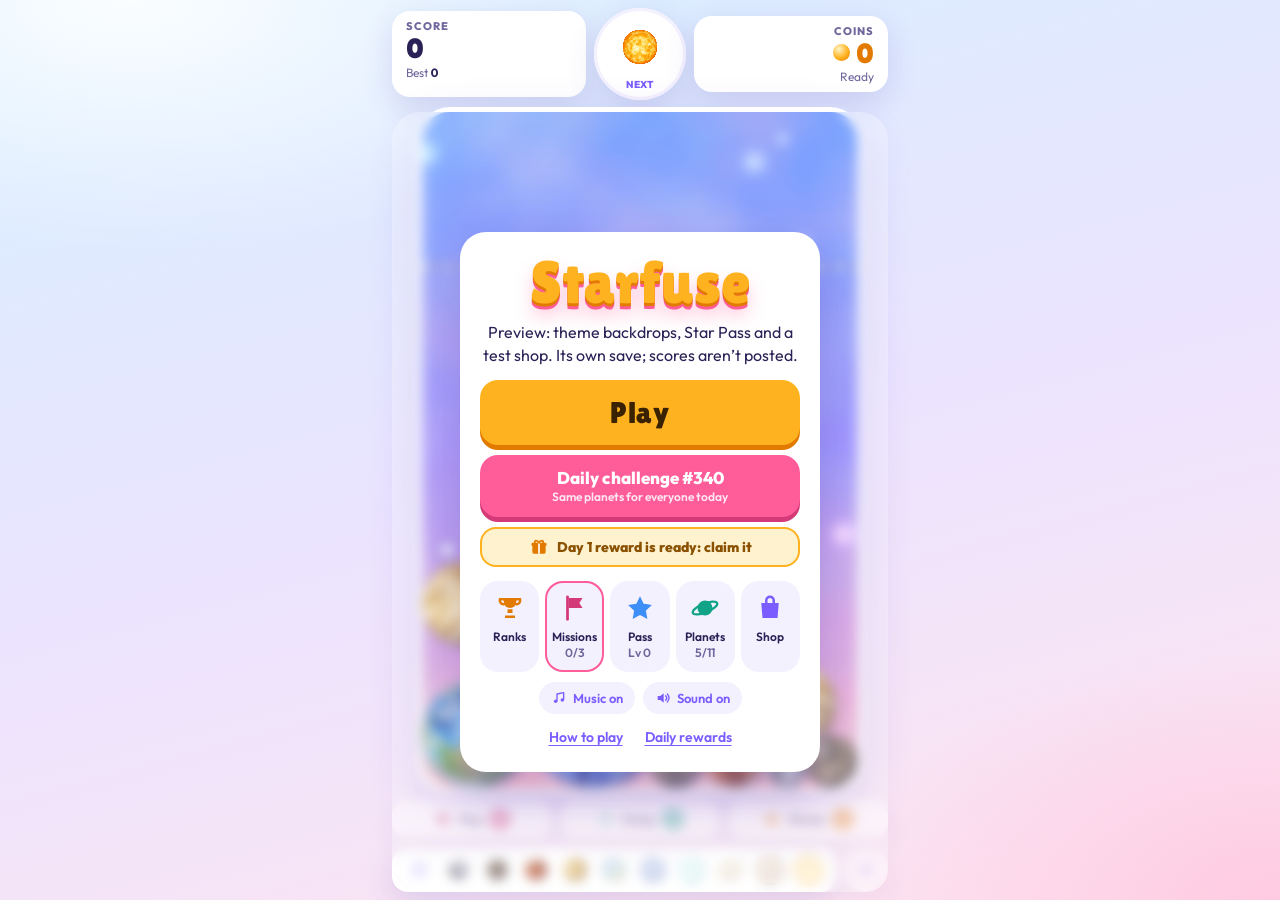
==== commit d8d5eee9: "Live: sound comes back after switching apps on iPhones (preview too) iOS marks the game's audio "int" ====
--- a/preview/index.html
+++ b/preview/index.html
@@ -39,7 +39,7 @@
   <link rel="preconnect" href="https://fonts.googleapis.com">
   <link rel="preconnect" href="https://fonts.gstatic.com" crossorigin>
   <link rel="stylesheet" href="https://fonts.googleapis.com/css2?family=Lilita+One&family=Outfit:wght@400;600;800&display=swap">
-  <script type="module" crossorigin src="./assets/index-SIWZjrs3.js"></script>
+  <script type="module" crossorigin src="./assets/index-DTZ-mA8L.js"></script>
   <link rel="modulepreload" crossorigin href="./assets/payments-DWDHYJUy.js">
   <link rel="stylesheet" crossorigin href="./assets/index-DtBnenzL.css">
 </head>
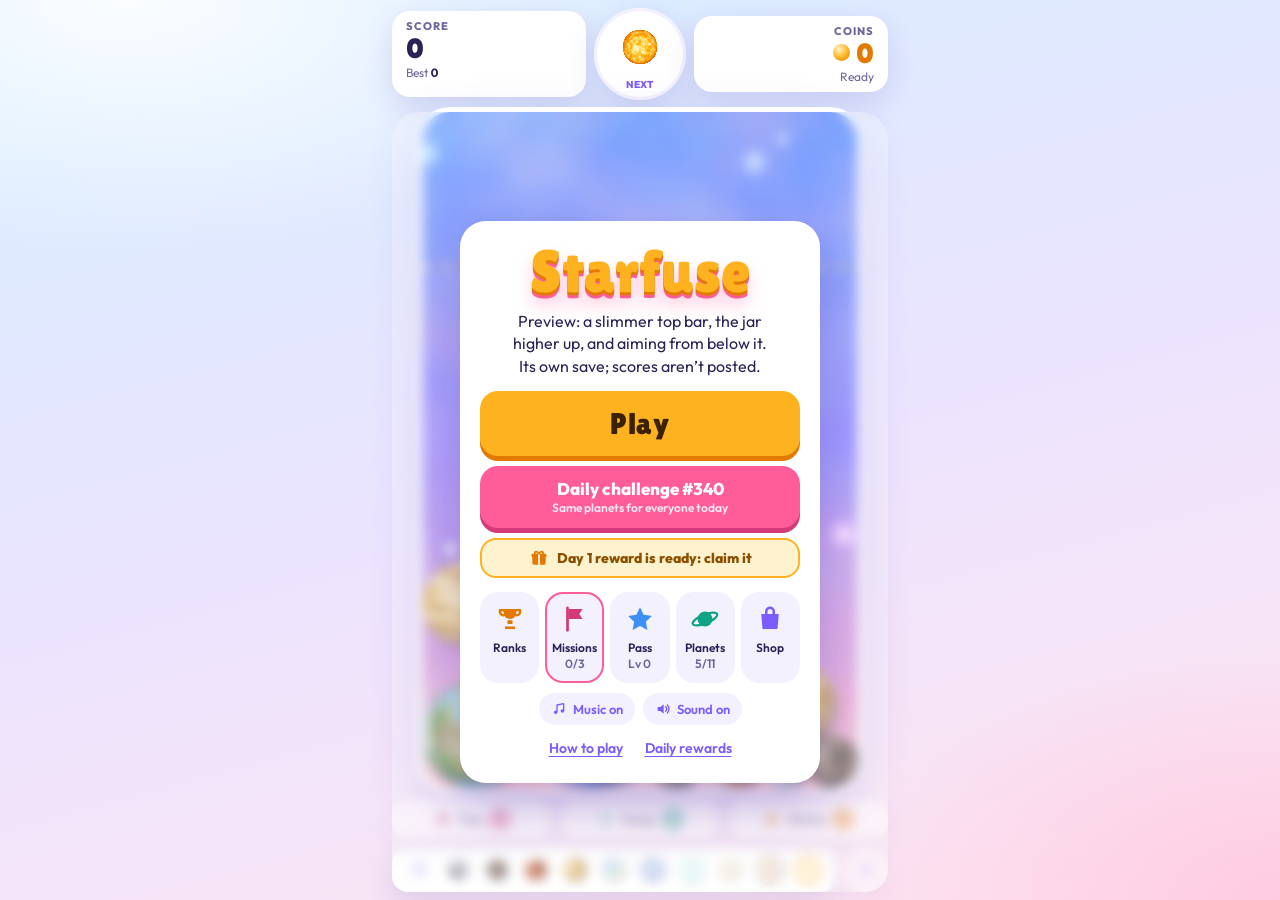
==== commit 81218a8f: "Preview: two-line top bar, the Next bubble over the jar's edge, the jar higher, aim from below it Al" ====
--- a/preview/index.html
+++ b/preview/index.html
@@ -39,9 +39,9 @@
   <link rel="preconnect" href="https://fonts.googleapis.com">
   <link rel="preconnect" href="https://fonts.gstatic.com" crossorigin>
   <link rel="stylesheet" href="https://fonts.googleapis.com/css2?family=Lilita+One&family=Outfit:wght@400;600;800&display=swap">
-  <script type="module" crossorigin src="./assets/index-DTZ-mA8L.js"></script>
-  <link rel="modulepreload" crossorigin href="./assets/payments-DWDHYJUy.js">
-  <link rel="stylesheet" crossorigin href="./assets/index-DtBnenzL.css">
+  <script type="module" crossorigin src="./assets/index-DjfImfYw.js"></script>
+  <link rel="modulepreload" crossorigin href="./assets/payments-BxvXGmWD.js">
+  <link rel="stylesheet" crossorigin href="./assets/index-BxtphQKR.css">
 </head>
 <body>
   <svg width="0" height="0" style="position:absolute" aria-hidden="true">
@@ -160,7 +160,7 @@
         <div class="card">
           <h2>How to play</h2>
           <ol class="steps">
-            <li><canvas id="howDrop" width="96" height="96"></canvas><div><strong>Tap to drop</strong><span>Aim left or right, then let go.</span></div></li>
+            <li><canvas id="howDrop" width="96" height="96"></canvas><div><strong>Tap to drop</strong><span>Aim left or right, then let go. You can aim from below the jar too.</span></div></li>
             <li><canvas id="howFuse" width="96" height="96"></canvas><div><strong>Match two to fuse</strong><span>Two of the same planet become the next one up. Chain them for combos.</span></div></li>
             <li><span class="line-icon" aria-hidden="true"></span><div><strong>Watch the danger line</strong><span>If a planet stays above it for 3 seconds, the run ends.</span></div></li>
           </ol>
--- a/preview/assets/index-BxtphQKR.css
+++ b/preview/assets/index-BxtphQKR.css
@@ -0,0 +1 @@
+:root{color-scheme:light;--ink: #2a2257;--dim: #6d679c;--card: #ffffff;--line: #e7e3f6;--soft: #f4f1ff;--sun: #ffb21f;--sun-deep: #e27a00;--pink: #ff5c9a;--pink-deep: #d43a77;--mint: #22d3b0;--mint-deep: #11a387;--violet: #7b5cff;--display: "Lilita One", "Arial Rounded MT Bold", system-ui, sans-serif;--body: "Outfit", system-ui, -apple-system, "Segoe UI", sans-serif;--shadow: 0 10px 30px rgba(80, 60, 170, .16)}*{box-sizing:border-box}[hidden]{display:none!important}html,body{height:100%;margin:0}body{background:radial-gradient(60% 40% at 10% 0%,rgba(255,255,255,.9),transparent 70%),radial-gradient(50% 40% at 100% 100%,rgba(255,196,222,.8),transparent 70%),linear-gradient(165deg,#d6efff,#ebe4ff,#ffe4ef) fixed;background-color:#ebe4ff;color:var(--ink);font-family:var(--body);overflow:hidden;touch-action:none;user-select:none;-webkit-user-select:none;-webkit-tap-highlight-color:transparent}.app{--gap: 8px;--padx: max(12px, env(safe-area-inset-left, 0px), env(safe-area-inset-right, 0px));position:relative;height:100%;max-width:520px;margin:0 auto;display:flex;flex-direction:column;justify-content:center;gap:var(--gap);padding:max(8px,env(safe-area-inset-top,0px)) var(--padx) max(8px,env(safe-area-inset-bottom,0px))}.label{font-size:11px;font-weight:800;text-transform:uppercase;letter-spacing:.1em;color:var(--dim)}.note{margin:0;max-width:32ch;font-size:14px;line-height:1.45;color:var(--dim);text-wrap:balance}.hud{display:grid;grid-template-columns:1fr auto 1fr;align-items:center;gap:8px}.chip{display:flex;flex-direction:column;gap:1px;min-width:0;padding:7px 12px;border-radius:16px;background:var(--card);box-shadow:var(--shadow)}.chip.right{align-items:flex-end;text-align:right}.big{font-family:var(--display);font-size:24px;line-height:1.05;font-variant-numeric:tabular-nums}.coin{color:var(--sun-deep)}.coin:before{content:"";display:inline-block;width:.6em;height:.6em;margin-right:.22em;vertical-align:.06em;border-radius:50%;background:radial-gradient(circle at 35% 30%,#fff4c4,var(--sun) 55%,var(--sun-deep))}.sub{font-size:11px;color:var(--dim);white-space:nowrap;overflow:hidden;text-overflow:ellipsis;max-width:100%}.sub b{color:var(--ink);font-variant-numeric:tabular-nums}.bubble{width:68px;height:68px;border-radius:50%;gap:1px;display:flex;flex-direction:column;align-items:center;justify-content:center;background:var(--card);box-shadow:var(--shadow),inset 0 0 0 3px var(--soft)}#nextCv{width:44px;height:44px}.bubble .label{font-size:9px;letter-spacing:.04em;color:var(--violet)}.bump{animation:bump .35s ease-out}@keyframes bump{40%{transform:scale(1.2)}}.field{position:relative;flex:0 1 auto;min-height:0;display:flex;flex-direction:column;gap:var(--gap)}.stage{flex:0 1 auto;height:calc((min(100vw,520px) - 2 * var(--padx)) * 1.55);min-height:0;min-width:0;position:relative}.jar{position:absolute;inset:0;margin:auto;border-radius:28px;overflow:hidden;isolation:isolate;box-shadow:0 0 0 5px #fff,0 18px 50px #5a3cc84d}.jar>*{position:absolute;inset:0;width:100%;height:100%;display:block;border-radius:inherit}#game{cursor:pointer}.jarglow{opacity:0;pointer-events:none;mix-blend-mode:screen;mix-blend-mode:plus-lighter;will-change:opacity}.ov{position:absolute;inset:0;z-index:3;container-type:size;border-radius:28px;display:flex;flex-direction:column;align-items:center;padding:12px;overflow-y:auto;overscroll-behavior:contain;background:#ffffff47;backdrop-filter:blur(6px);-webkit-backdrop-filter:blur(6px)}.card{width:100%;max-width:360px;display:flex;flex-direction:column;align-items:stretch;gap:10px;--pad: 20px;padding:22px var(--pad);border-radius:26px;background:var(--card);box-shadow:0 20px 50px #3c289640;text-align:center;animation:pop .28s cubic-bezier(.2,1.3,.4,1)}.ov>.card{margin-block:auto}.card>*{margin:0}@keyframes pop{0%{transform:scale(.92);opacity:0}}.logo{font-family:var(--display);font-weight:400;font-size:clamp(44px,13vw,60px);line-height:.95;color:var(--sun);-webkit-text-stroke:0;text-shadow:0 3px 0 var(--sun-deep),0 6px 0 var(--pink),0 12px 18px rgba(255,92,154,.35)}.tag{font-size:16px;line-height:1.4;text-wrap:balance;color:var(--ink);margin-bottom:4px}h2{font-family:var(--display);font-weight:400;font-size:32px;line-height:1.05;text-wrap:balance}.final{font-family:var(--display);font-size:56px;line-height:1;color:var(--violet);font-variant-numeric:tabular-nums}.pill{align-self:center;padding:5px 12px;border-radius:999px;background:var(--mint);color:#fff;font-weight:800;font-size:12px;letter-spacing:.08em;text-transform:uppercase}.stats{display:grid;grid-template-columns:repeat(3,1fr);gap:6px}.stats div{display:flex;flex-direction:column;gap:2px;padding:8px 4px;border-radius:14px;background:var(--soft)}.stats b{font-size:15px;font-variant-numeric:tabular-nums}.row{display:flex;gap:6px;flex-wrap:wrap;justify-content:center}.overbar{position:sticky;bottom:-12px;z-index:1;display:grid;grid-template-columns:1fr 1fr;gap:8px;margin-inline:calc(-1 * var(--pad));padding:8px var(--pad) 14px;background:var(--card);border-radius:0 0 26px 26px}.overbar:before{content:"";position:absolute;inset:-10px 0 auto;height:10px;background:linear-gradient(transparent,var(--card));pointer-events:none}.overbar .btn{padding-inline:10px;white-space:nowrap}#shareBtn{flex-direction:row;justify-content:center;gap:6px}#shareBtn svg{width:20px;height:20px}#shareThumb{width:22px;height:28px;margin-block:-6px;border-radius:5px;object-fit:cover;box-shadow:0 0 0 2px #fff}.btn{--c: var(--sun);--d: var(--sun-deep);--t: #3a2100;display:flex;flex-direction:column;align-items:center;gap:2px;font:800 17px/1.1 var(--body);padding:14px 18px;border:0;border-radius:18px;background:var(--c);color:var(--t);box-shadow:0 5px 0 var(--d);cursor:pointer;transition:transform .08s,box-shadow .08s}.btn:hover{filter:brightness(1.04)}.btn:active{transform:translateY(4px);box-shadow:0 1px 0 var(--d)}.btn.huge{font-family:var(--display);font-weight:400;font-size:30px;padding:16px;letter-spacing:.02em}.btn.pink{--c: var(--pink);--d: var(--pink-deep);--t: #fff}.btn.mint{--c: var(--mint);--d: var(--mint-deep);--t: #fff}.btn.ghost{background:var(--soft);color:var(--ink);box-shadow:none;font-weight:600}.btn.ghost:active{transform:translateY(1px)}.btn.small{font-size:13px;padding:10px 12px;border-radius:14px}.btn small{font-size:12px;font-weight:600;opacity:.85}.btn:disabled{opacity:.4;cursor:default;transform:none;box-shadow:none}button:focus-visible,input:focus-visible{outline:3px solid var(--violet);outline-offset:3px}.tiles{display:grid;grid-template-columns:repeat(5,1fr);gap:6px;margin-top:4px}.tile{--c: var(--sun);display:flex;flex-direction:column;align-items:center;gap:6px;padding:12px 4px;border:0;border-radius:18px;background:var(--soft);color:var(--ink);font:600 12px var(--body);cursor:pointer}.tile span{display:flex;flex-direction:column;align-items:center;gap:1px}.tile{min-width:0}.tile svg{width:30px;height:30px;color:var(--c)}.tile:active{transform:translateY(2px)}.tile b{color:var(--dim);font-weight:600}.t-gold{--c: var(--sun-deep)}.t-mint{--c: var(--mint-deep)}.t-violet{--c: var(--violet)}.t-pink{--c: var(--pink-deep)}.t-sky{--c: #3e8ef7}.tile.ready{box-shadow:inset 0 0 0 2px var(--pink)}.link{align-self:center;border:0;background:none;padding:4px 8px;font:600 14px var(--body);color:var(--violet);text-decoration:underline;text-underline-offset:3px;cursor:pointer}.steps{list-style:none;padding:0;display:flex;flex-direction:column;gap:8px;text-align:left}.steps li{display:grid;grid-template-columns:48px 1fr;gap:12px;align-items:center;padding:10px 12px;border-radius:16px;background:var(--soft)}.steps canvas{width:48px;height:48px}.steps strong{display:block;font-size:15px}.steps span{font-size:13px;line-height:1.35;color:var(--dim)}.fine{font-size:11px;line-height:1.4;color:var(--dim)}.line-icon{width:48px;height:48px;border-radius:14px;background:linear-gradient(180deg,#3f7cff 0 44%,#ff2d6f 44% 56%,#8d6cff 56%)}.missions{list-style:none;padding:0;display:flex;flex-direction:column;gap:8px;text-align:left}.missions li{display:grid;grid-template-columns:30px 1fr auto;gap:10px;align-items:center;padding:12px;border-radius:16px;background:var(--soft)}.missions .chk{width:26px;height:26px;border-radius:50%;display:grid;place-items:center;background:#fff;box-shadow:inset 0 0 0 2px var(--line);color:#fff;font-weight:800;font-size:14px}.missions li.done .chk{background:var(--mint);box-shadow:none}.missions .txt{display:flex;flex-direction:column;gap:6px;min-width:0}.missions .txt strong{font-size:14px}.missions .bar{height:8px;border-radius:99px;background:#fff;overflow:hidden}.missions .bar i{display:block;height:100%;border-radius:99px;background:linear-gradient(90deg,var(--pink),var(--sun))}.missions .rw{font-family:var(--display);font-size:16px;color:var(--sun-deep);white-space:nowrap;font-variant-numeric:tabular-nums}.missions .ds{font-size:12px;color:var(--dim)}.board .badge{color:var(--sun-deep)}.passbar{height:12px;border-radius:999px;background:var(--soft);overflow:hidden}.passbar i{display:block;height:100%;border-radius:999px;background:linear-gradient(90deg,var(--sun),var(--pink))}.passhead,.passlist li{display:grid;grid-template-columns:34px 1fr 1fr;gap:6px;align-items:center}.passhead{font-size:12px;font-weight:700;color:var(--dim);text-align:center}.passlist{list-style:none;margin:0;padding:0;display:flex;flex-direction:column;gap:5px}.passlist b{text-align:center;color:var(--dim);font-variant-numeric:tabular-nums}.passlist li.reached b{color:var(--ink)}.passlist .pr{padding:8px 6px;border:0;border-radius:12px;background:var(--soft);color:var(--ink);font:700 12px var(--body);text-align:center}.passlist .pr.prem{background:#fff3d6}.passlist .pr.locked{color:var(--dim);font-weight:600}.passlist .pr.got{color:var(--mint-deep)}.passlist button.pr.open{cursor:pointer;background:var(--sun);box-shadow:0 3px 0 var(--sun-deep)}.passline{margin-top:-4px;color:var(--violet);font-weight:700}.bundle{list-style:none;margin:0;padding:0;display:flex;flex-direction:column;gap:6px;text-align:left}.bundle li{display:flex;align-items:center;gap:12px;padding:8px 12px;border-radius:14px;background:var(--soft);font-weight:700}.bundle .pwicon.small{width:44px;height:32px}.bundle .coin:before{width:22px;height:22px;margin:0}.bundle .coin{display:grid;place-items:center}.missions li.done .rw{color:var(--mint-deep)}.board{list-style:none;padding:0;display:flex;flex-direction:column;gap:6px;text-align:left}.board li{display:grid;grid-template-columns:32px 1fr 28px auto;align-items:center;gap:10px;padding:8px 12px;border-radius:14px;background:var(--soft)}.board li.me{background:#fff3d6;box-shadow:inset 0 0 0 2px var(--sun)}.board .rk{width:28px;height:28px;border-radius:50%;display:grid;place-items:center;font:800 13px var(--body);background:#fff;color:var(--dim);font-variant-numeric:tabular-nums}.board li:nth-child(1) .rk{background:#ffd34d;color:#6b4300}.board li:nth-child(2) .rk{background:#dfe3ee;color:#44506b}.board li:nth-child(3) .rk{background:#f3be94;color:#6b3510}.board .nm{font-weight:600;overflow:hidden;text-overflow:ellipsis;white-space:nowrap}.board canvas{width:28px;height:28px}.board .sc{font-family:var(--display);font-size:18px;color:var(--violet);font-variant-numeric:tabular-nums}.board .empty{display:block;text-align:center;color:var(--dim);background:none}.rankbox{display:flex;flex-direction:column;gap:8px;padding:12px;border-radius:16px;background:#fff3d6}.rankbox p{margin:0;font-weight:600}.myname{margin:0;display:flex;align-items:baseline;justify-content:center;gap:6px;flex-wrap:wrap;color:var(--dim);font-weight:600}.myname b{color:var(--ink);overflow-wrap:anywhere}.textbtn{padding:4px 6px;border:0;background:none;color:var(--violet);font:700 14px var(--body);text-decoration:underline;text-underline-offset:3px;cursor:pointer}.nameform{display:flex;gap:8px}.nameform input{flex:1;min-width:0;padding:10px 12px;border-radius:12px;border:2px solid var(--line);background:#fff;color:var(--ink);font:600 15px var(--body);user-select:text;-webkit-user-select:text}.list{display:flex;flex-direction:column;gap:8px}.item{display:grid;grid-template-columns:72px 1fr auto;align-items:center;gap:10px;padding:10px 12px;border-radius:16px;background:var(--soft);text-align:left}.item canvas{width:72px;height:36px}.item .nm{font-weight:800}.item .ds{font-size:12px;color:var(--dim)}.item .price{font-family:var(--display);font-size:18px;color:var(--sun-deep);text-align:center}.grid{display:grid;grid-template-columns:repeat(3,1fr);gap:8px}.cell{display:flex;flex-direction:column;align-items:center;gap:4px;padding:10px 6px;border-radius:16px;background:var(--soft)}.cell canvas{width:54px;height:54px}.cell .nm{font-size:13px;font-weight:800}.cell .ds{font-size:11px;line-height:1.3;color:var(--dim);text-wrap:balance}.cell.locked .nm{color:var(--dim)}.dock{position:relative;display:flex;flex-direction:column;gap:6px}.discovery{position:absolute;z-index:2;inset:auto 0 0;min-height:100%;display:grid;grid-template-columns:56px 1fr;gap:12px;align-items:center;padding:10px 14px;border-radius:20px;background:#fff;box-shadow:0 0 0 3px var(--sun),0 14px 30px #3c28964d;cursor:pointer;animation:drop-in .45s cubic-bezier(.2,1.4,.4,1)}.discovery canvas{width:52px;height:52px}.discovery div{display:flex;flex-direction:column;gap:2px;text-align:left}.discovery .label{color:var(--pink)}.discovery strong{font-family:var(--display);font-weight:400;font-size:20px;line-height:1.1}.discovery span:last-child{font-size:12px;line-height:1.35;color:var(--dim)}@keyframes drop-in{0%{transform:translateY(24px);opacity:0}}.ad{z-index:3;background:#2a22578c}.ad .count{font-family:var(--display);font-size:72px;line-height:1;color:var(--pink)}.chainbar{display:flex;align-items:center;gap:8px}.chainwrap{flex:1;min-width:0;height:38px;padding:3px 8px;border-radius:16px;background:#fff;box-shadow:var(--shadow)}#chainCv{display:block;width:100%;height:100%}.icon{width:40px;height:40px;flex:none;display:grid;place-items:center;border-radius:50%;border:0;background:#fff;color:var(--violet);box-shadow:var(--shadow);cursor:pointer}.icon:disabled{opacity:.4;cursor:default}.toggles{display:flex;gap:8px;justify-content:center}.toggle{display:inline-flex;align-items:center;gap:6px;padding:8px 12px;border:0;border-radius:999px;background:var(--soft);color:var(--violet);font:600 13px var(--body);cursor:pointer}.toggle[aria-pressed=false]{color:var(--dim);text-decoration:line-through;opacity:.75}@media(orientation:landscape)and (max-height:560px){.app{max-width:900px;display:grid;grid-template-columns:minmax(200px,260px) 1fr;grid-template-rows:1fr auto auto;column-gap:16px;row-gap:8px}.field{display:contents}.hud{grid-column:1;grid-row:1;grid-template-columns:1fr 1fr;align-content:center}.hud .bubble{grid-column:1 / -1;grid-row:1;justify-self:center}.dock{grid-column:1;grid-row:2 / span 2;gap:8px}.stage{grid-column:2;grid-row:1 / span 3;height:auto}.powerbar{grid-template-columns:repeat(3,minmax(0,1fr));gap:6px}.pw{padding:6px;gap:4px;min-width:0}}.toast{position:fixed;left:50%;bottom:calc(24px + env(safe-area-inset-bottom,0px));transform:translate(-50%);max-width:min(90vw,420px);z-index:5;pointer-events:none;padding:12px 16px;border-radius:16px;background:var(--ink);color:#fff;font-size:14px;white-space:pre-line;box-shadow:0 10px 30px #2a225759}@media(prefers-reduced-motion:reduce){.discovery,.bump,.card{animation:none}.btn{transition:none}}#fx{position:fixed;inset:0;width:100%;height:100%;pointer-events:none;z-index:4}.dangerglow{position:fixed;inset:0;pointer-events:none;z-index:4;opacity:0;will-change:opacity}.bestbar{height:5px;margin-top:3px;border-radius:99px;background:var(--soft);overflow:hidden}.bestbar i{display:block;width:0;height:100%;border-radius:99px;background:linear-gradient(90deg,var(--mint),var(--violet));transition:width .35s ease-out}.bestbar.beaten i{background:linear-gradient(90deg,var(--sun),var(--pink))}.big.bump,.bubble.bump{animation:bump .35s ease-out}.powerbar{display:grid;grid-template-columns:repeat(3,1fr);gap:8px}.pw{--c: var(--violet);display:flex;align-items:center;justify-content:center;gap:6px;padding:7px 10px;border:0;border-radius:16px;background:#fff;color:var(--ink);box-shadow:var(--shadow);font:800 13px var(--body);cursor:pointer;transition:transform .08s,opacity .2s}.pw svg{width:20px;height:20px;flex:none;color:var(--c)}.pw:active{transform:translateY(2px) scale(.97)}.pw .cnt{min-width:22px;height:22px;padding:0 6px;border-radius:99px;display:grid;place-items:center;background:var(--c);color:#fff;font-size:12px;font-variant-numeric:tabular-nums}.pw .cnt.add{background:var(--mint)}.pw.off{opacity:.45}#pw-pop{--c: var(--pink-deep)}#pw-swap{--c: var(--mint-deep)}#pw-shake{--c: var(--sun-deep)}.pwicon{--c: var(--violet);align-self:center;width:76px;height:76px;border-radius:24px;display:grid;place-items:center;background:var(--soft);color:var(--c)}.pwicon svg{width:42px;height:42px}.nearmiss{padding:9px 12px;border-radius:14px;background:#ffe9f1;color:var(--pink-deep);font-weight:800;font-size:14px;line-height:1.35;text-wrap:balance}#over:not([hidden]) .card>*{animation:rise .45s cubic-bezier(.2,1.2,.4,1) both}#over .card>:nth-child(2){animation-delay:.05s}#over .card>:nth-child(3){animation-delay:.1s}#over .card>:nth-child(4){animation-delay:.15s}#over .card>:nth-child(5){animation-delay:.2s}#over .card>:nth-child(6){animation-delay:.25s}#over .card>:nth-child(7){animation-delay:.3s}#over .card>:nth-child(8){animation-delay:.35s}#over .card>:nth-child(9){animation-delay:.4s}#over .card>:nth-child(10){animation-delay:.45s}@keyframes rise{0%{opacity:0;transform:translateY(16px)}}@media(max-width:360px){.pw span{display:none}}@media(prefers-reduced-motion:reduce){#over:not([hidden]) .card>*{animation:none}}.pwicon.small{width:72px;height:44px;border-radius:14px;align-self:auto}.pwicon.small svg{width:26px;height:26px}.strip{display:flex;align-items:center;justify-content:center;gap:8px;padding:10px 14px;border:0;border-radius:16px;font:800 14px var(--body);cursor:pointer;animation:pop .28s cubic-bezier(.2,1.3,.4,1)}.strip svg{width:20px;height:20px;flex:none}.strip.gold{background:#fff3cf;color:#8a5200;box-shadow:inset 0 0 0 2px var(--sun)}.strip.gold svg{color:var(--sun-deep)}.strip.pink{background:#ffe9f1;color:var(--pink-deep);box-shadow:inset 0 0 0 2px var(--pink)}.strip:active{transform:translateY(2px)}.cal{list-style:none;padding:0;display:grid;grid-template-columns:repeat(4,1fr);gap:6px}.cal li{display:flex;flex-direction:column;align-items:center;gap:4px;padding:8px 2px;border-radius:14px;background:var(--soft)}.cal li.big{grid-column:span 2;background:#fff3cf}.cal li.today{box-shadow:inset 0 0 0 3px var(--sun);background:#fff8e1;animation:glowpulse 1.4s ease-in-out infinite}.cal li.done{opacity:.45}.cal li.done .day:after{content:" ✓";color:var(--mint-deep)}.cal .day{font-size:11px;font-weight:700;color:var(--dim)}.cal .prize{display:flex;align-items:center;gap:4px;font-weight:800;font-size:13px}.cal .prize svg{width:18px;height:18px;color:var(--c)}.coinico{width:14px;height:14px;border-radius:50%;background:radial-gradient(circle at 35% 35%,#fff2a8,#ffc21f 55%,#e08a00);box-shadow:inset 0 -1px #96500059}@keyframes glowpulse{50%{box-shadow:inset 0 0 0 3px var(--sun),0 0 14px #ffbe288c}}.tabs{display:flex;flex-wrap:wrap;justify-content:center;gap:5px}.tab{padding:6px 10px;border:0;border-radius:999px;background:var(--soft);color:var(--ink);font:700 12px var(--body);cursor:pointer;white-space:nowrap}.tab b{color:var(--dim);font-weight:700}.tab.on{background:var(--violet);color:#fff}.tab.on b{color:#fffc}.item .btns{display:flex;flex-direction:column;gap:6px}.item .btns .btn{white-space:nowrap;padding:8px 10px}.item.best{box-shadow:inset 0 0 0 2px var(--pink)}.trialbox{display:flex;flex-direction:column;gap:8px;padding:10px 12px;border-radius:16px;background:#f1ecff;font-weight:700;font-size:14px}.pill.vs{background:var(--pink)}.chip{display:grid;grid-template-columns:auto minmax(0,1fr);column-gap:8px;align-items:baseline;padding:6px 12px}.chip .label{grid-area:1 / 1}.chip .sub{grid-area:1 / 2;justify-self:end}.chip .big{grid-area:2 / 1 / 3 / 3}.chip .bestbar{grid-area:3 / 1 / 4 / 3}.chip.right{grid-template-columns:minmax(0,1fr) auto}.chip.right .label{grid-area:1 / 2}.chip.right .sub{grid-area:1 / 1;justify-self:start}.chip.right .big{justify-self:end}.bubble{width:60px;height:60px}#nextCv{width:38px;height:38px}.bestbar{height:4px}.dock{gap:5px}.pw{padding:6px 10px}.chainwrap{height:32px;padding:2px 8px}.icon{width:34px;height:34px}@container (max-height: 620px){.card{--pad: 16px;padding:16px;gap:8px}.logo{font-size:42px}.tag{font-size:14px}.btn{padding:11px 14px}.btn.huge{font-size:26px;padding:12px}.tile{padding:8px 4px;gap:4px}.tile svg{width:24px;height:24px}.steps li{padding:8px 10px}}@container (max-height: 500px){.card{--pad: 14px;padding:12px 14px;gap:6px}.logo{font-size:34px}.tag{font-size:13px;line-height:1.3;margin-bottom:0}h2{font-size:26px}.final{font-size:44px}.btn{padding:9px 12px;font-size:16px}.btn.huge{font-size:22px;padding:9px}.strip{padding:8px 12px}.tiles{margin-top:0;gap:4px}.tile{padding:5px 1px;gap:2px;font-size:11px}.tile svg{width:18px;height:18px}.toggle{padding:6px 10px}.link{padding:2px 8px}.steps li{grid-template-columns:40px 1fr;padding:6px 10px}.steps canvas,.line-icon{width:40px;height:40px}}@media(min-height:860px){.app{--gap: 12px}.dock{gap:10px}.pw{padding:8px 10px}.chainwrap{height:44px;padding:4px 8px}.icon{width:44px;height:44px}}@media(min-height:860px)and (min-width:600px){.chip{display:flex;padding:8px 14px;border-radius:18px}.big{font-size:28px}.sub{font-size:12px}.bestbar{height:5px}.bubble{width:92px;height:92px;gap:2px}#nextCv{width:58px;height:58px}.bubble .label{font-size:10px}}@media(max-height:700px)and (orientation:portrait){.dock{flex-direction:row;gap:6px}.powerbar{flex:1;min-width:0;grid-template-columns:repeat(3,minmax(0,1fr));gap:6px}.pw{padding:6px;gap:4px;min-width:0}.pw svg{width:18px;height:18px}.chainwrap{display:none}.icon{width:34px;height:34px}.discovery{padding:8px 12px;grid-template-columns:44px 1fr;gap:10px}.discovery canvas{width:44px;height:44px}}@media(orientation:portrait)and (max-width:599px){.app{justify-content:flex-start}.hud{--hudH: 58px;--hang: 12px;align-items:start}.chip{height:var(--hudH);align-content:center}.chip .label{line-height:14px}.chip .big{line-height:26px}.bubble{--size: calc(var(--hudH) + var(--gap) + var(--hang));position:relative;z-index:4;width:var(--size);height:var(--size);margin-bottom:calc(var(--hudH) - var(--size))}#nextCv{width:calc(var(--size) * .6);height:calc(var(--size) * .6)}.bubble .label{font-size:10px}}
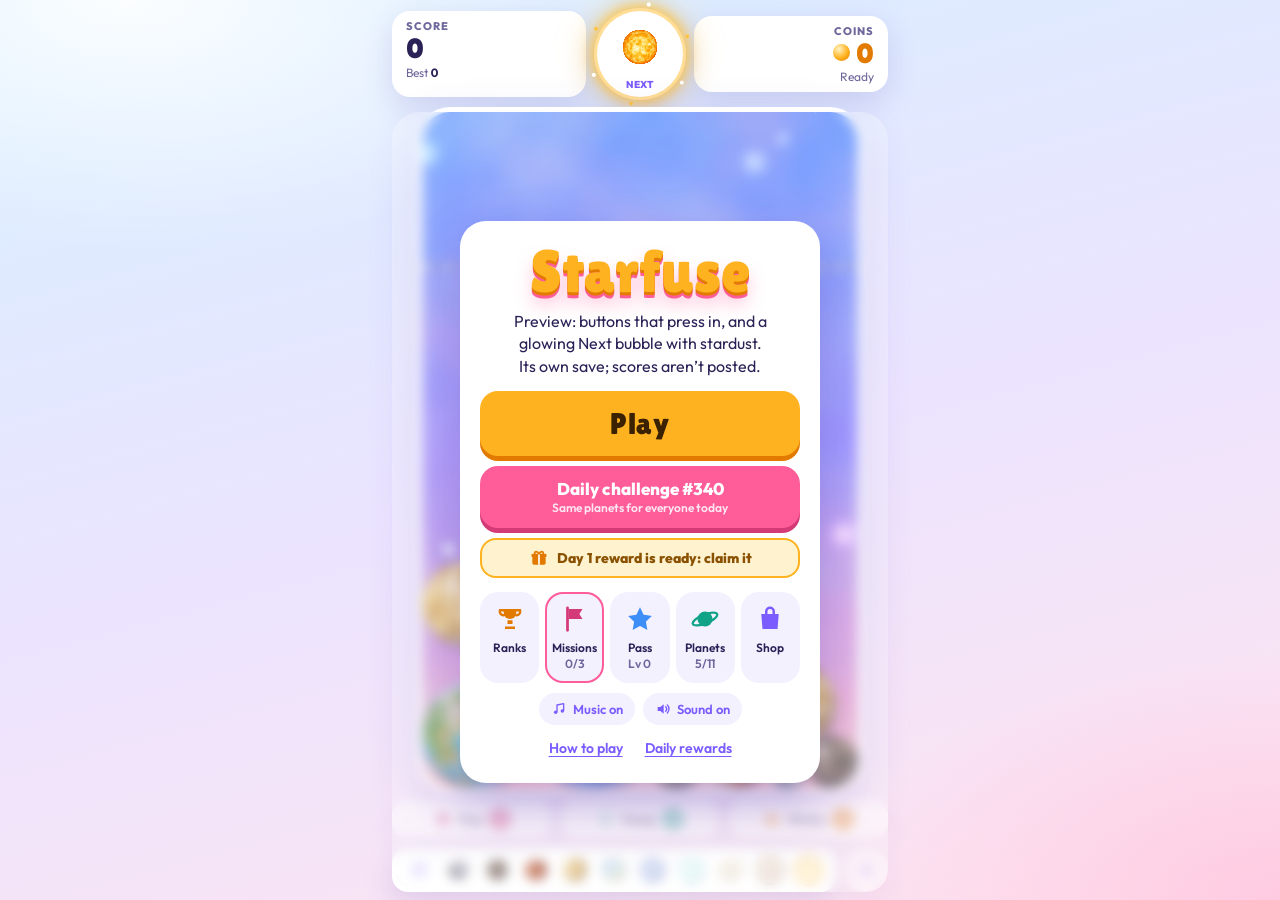
==== commit 55a21bc5: "Preview: buttons press in when touched, and the Next bubble glows with stardust Live site unchanged." ====
--- a/preview/index.html
+++ b/preview/index.html
@@ -39,9 +39,9 @@
   <link rel="preconnect" href="https://fonts.googleapis.com">
   <link rel="preconnect" href="https://fonts.gstatic.com" crossorigin>
   <link rel="stylesheet" href="https://fonts.googleapis.com/css2?family=Lilita+One&family=Outfit:wght@400;600;800&display=swap">
-  <script type="module" crossorigin src="./assets/index-DjfImfYw.js"></script>
-  <link rel="modulepreload" crossorigin href="./assets/payments-BxvXGmWD.js">
-  <link rel="stylesheet" crossorigin href="./assets/index-BxtphQKR.css">
+  <script type="module" crossorigin src="./assets/index-Bz9W2yH6.js"></script>
+  <link rel="modulepreload" crossorigin href="./assets/payments-DA8Bk3G0.js">
+  <link rel="stylesheet" crossorigin href="./assets/index-DdS447qd.css">
 </head>
 <body>
   <svg width="0" height="0" style="position:absolute" aria-hidden="true">
--- a/preview/assets/index-DdS447qd.css
+++ b/preview/assets/index-DdS447qd.css
@@ -0,0 +1 @@
+:root{color-scheme:light;--ink: #2a2257;--dim: #6d679c;--card: #ffffff;--line: #e7e3f6;--soft: #f4f1ff;--sun: #ffb21f;--sun-deep: #e27a00;--pink: #ff5c9a;--pink-deep: #d43a77;--mint: #22d3b0;--mint-deep: #11a387;--violet: #7b5cff;--display: "Lilita One", "Arial Rounded MT Bold", system-ui, sans-serif;--body: "Outfit", system-ui, -apple-system, "Segoe UI", sans-serif;--shadow: 0 10px 30px rgba(80, 60, 170, .16)}*{box-sizing:border-box}[hidden]{display:none!important}html,body{height:100%;margin:0}body{background:radial-gradient(60% 40% at 10% 0%,rgba(255,255,255,.9),transparent 70%),radial-gradient(50% 40% at 100% 100%,rgba(255,196,222,.8),transparent 70%),linear-gradient(165deg,#d6efff,#ebe4ff,#ffe4ef) fixed;background-color:#ebe4ff;color:var(--ink);font-family:var(--body);overflow:hidden;touch-action:none;user-select:none;-webkit-user-select:none;-webkit-tap-highlight-color:transparent}.app{--gap: 8px;--padx: max(12px, env(safe-area-inset-left, 0px), env(safe-area-inset-right, 0px));position:relative;height:100%;max-width:520px;margin:0 auto;display:flex;flex-direction:column;justify-content:center;gap:var(--gap);padding:max(8px,env(safe-area-inset-top,0px)) var(--padx) max(8px,env(safe-area-inset-bottom,0px))}.label{font-size:11px;font-weight:800;text-transform:uppercase;letter-spacing:.1em;color:var(--dim)}.note{margin:0;max-width:32ch;font-size:14px;line-height:1.45;color:var(--dim);text-wrap:balance}.hud{display:grid;grid-template-columns:1fr auto 1fr;align-items:center;gap:8px}.chip{display:flex;flex-direction:column;gap:1px;min-width:0;padding:7px 12px;border-radius:16px;background:var(--card);box-shadow:var(--shadow)}.chip.right{align-items:flex-end;text-align:right}.big{font-family:var(--display);font-size:24px;line-height:1.05;font-variant-numeric:tabular-nums}.coin{color:var(--sun-deep)}.coin:before{content:"";display:inline-block;width:.6em;height:.6em;margin-right:.22em;vertical-align:.06em;border-radius:50%;background:radial-gradient(circle at 35% 30%,#fff4c4,var(--sun) 55%,var(--sun-deep))}.sub{font-size:11px;color:var(--dim);white-space:nowrap;overflow:hidden;text-overflow:ellipsis;max-width:100%}.sub b{color:var(--ink);font-variant-numeric:tabular-nums}.bubble{--glow: 217, 210, 255;position:relative;isolation:isolate;width:68px;height:68px;border-radius:50%;gap:1px;display:flex;flex-direction:column;align-items:center;justify-content:center;background:var(--card);box-shadow:var(--shadow),inset 0 0 0 3px rgba(var(--glow),.55)}.bubble:before,.bubble:after{content:"";position:absolute;border-radius:50%;pointer-events:none}.bubble:before{inset:0;z-index:-1;box-shadow:0 0 12px 3px rgba(var(--glow),.8),0 0 30px 8px rgba(var(--glow),.35);animation:halo 3.2s ease-in-out infinite alternate}.bubble:after{inset:-9px;background:radial-gradient(circle at 58% 5%,#fff 0 1.6px,transparent 2.6px),radial-gradient(circle at 93% 34%,rgb(var(--glow)) 0 1.3px,transparent 2.3px),radial-gradient(circle at 88% 76%,#fff 0 1.4px,transparent 2.4px),radial-gradient(circle at 42% 95%,rgb(var(--glow)) 0 1.2px,transparent 2.2px),radial-gradient(circle at 8% 69%,#fff 0 1.5px,transparent 2.5px),radial-gradient(circle at 10% 27%,rgb(var(--glow)) 0 1.3px,transparent 2.3px);animation:orbit 20s linear infinite,twinkle 2.4s ease-in-out infinite alternate}@keyframes halo{0%{opacity:.5}}@keyframes orbit{to{rotate:1turn}}@keyframes twinkle{0%{opacity:.35}}#nextCv{width:44px;height:44px}.bubble .label{font-size:9px;letter-spacing:.04em;color:var(--violet)}.bump{animation:bump .35s ease-out}@keyframes bump{40%{transform:scale(1.2)}}.field{position:relative;flex:0 1 auto;min-height:0;display:flex;flex-direction:column;gap:var(--gap)}.stage{flex:0 1 auto;height:calc((min(100vw,520px) - 2 * var(--padx)) * 1.55);min-height:0;min-width:0;position:relative}.jar{position:absolute;inset:0;margin:auto;border-radius:28px;overflow:hidden;isolation:isolate;box-shadow:0 0 0 5px #fff,0 18px 50px #5a3cc84d}.jar>*{position:absolute;inset:0;width:100%;height:100%;display:block;border-radius:inherit}#game{cursor:pointer}.jarglow{opacity:0;pointer-events:none;mix-blend-mode:screen;mix-blend-mode:plus-lighter;will-change:opacity}.ov{position:absolute;inset:0;z-index:3;container-type:size;border-radius:28px;display:flex;flex-direction:column;align-items:center;padding:12px;overflow-y:auto;overscroll-behavior:contain;background:#ffffff47;backdrop-filter:blur(6px);-webkit-backdrop-filter:blur(6px)}.card{width:100%;max-width:360px;display:flex;flex-direction:column;align-items:stretch;gap:10px;--pad: 20px;padding:22px var(--pad);border-radius:26px;background:var(--card);box-shadow:0 20px 50px #3c289640;text-align:center;animation:pop .28s cubic-bezier(.2,1.3,.4,1)}.ov>.card{margin-block:auto}.card>*{margin:0}@keyframes pop{0%{transform:scale(.92);opacity:0}}.logo{font-family:var(--display);font-weight:400;font-size:clamp(44px,13vw,60px);line-height:.95;color:var(--sun);-webkit-text-stroke:0;text-shadow:0 3px 0 var(--sun-deep),0 6px 0 var(--pink),0 12px 18px rgba(255,92,154,.35)}.tag{font-size:16px;line-height:1.4;text-wrap:balance;color:var(--ink);margin-bottom:4px}h2{font-family:var(--display);font-weight:400;font-size:32px;line-height:1.05;text-wrap:balance}.final{font-family:var(--display);font-size:56px;line-height:1;color:var(--violet);font-variant-numeric:tabular-nums}.pill{align-self:center;padding:5px 12px;border-radius:999px;background:var(--mint);color:#fff;font-weight:800;font-size:12px;letter-spacing:.08em;text-transform:uppercase}.stats{display:grid;grid-template-columns:repeat(3,1fr);gap:6px}.stats div{display:flex;flex-direction:column;gap:2px;padding:8px 4px;border-radius:14px;background:var(--soft)}.stats b{font-size:15px;font-variant-numeric:tabular-nums}.row{display:flex;gap:6px;flex-wrap:wrap;justify-content:center}.overbar{position:sticky;bottom:-12px;z-index:1;display:grid;grid-template-columns:1fr 1fr;gap:8px;margin-inline:calc(-1 * var(--pad));padding:8px var(--pad) 14px;background:var(--card);border-radius:0 0 26px 26px}.overbar:before{content:"";position:absolute;inset:-10px 0 auto;height:10px;background:linear-gradient(transparent,var(--card));pointer-events:none}.overbar .btn{padding-inline:10px;white-space:nowrap}#shareBtn{flex-direction:row;justify-content:center;gap:6px}#shareBtn svg{width:20px;height:20px}#shareThumb{width:22px;height:28px;margin-block:-6px;border-radius:5px;object-fit:cover;box-shadow:0 0 0 2px #fff}.btn{--c: var(--sun);--d: var(--sun-deep);--t: #3a2100;display:flex;flex-direction:column;align-items:center;gap:2px;font:800 17px/1.1 var(--body);padding:14px 18px;border:0;border-radius:18px;background:var(--c);color:var(--t);box-shadow:0 5px 0 var(--d);cursor:pointer}.btn:hover{filter:brightness(1.04)}.btn.huge{font-family:var(--display);font-weight:400;font-size:30px;padding:16px;letter-spacing:.02em}.btn.pink{--c: var(--pink);--d: var(--pink-deep);--t: #fff}.btn.mint{--c: var(--mint);--d: var(--mint-deep);--t: #fff}.btn.ghost{background:var(--soft);color:var(--ink);box-shadow:none;font-weight:600}.btn.small{font-size:13px;padding:10px 12px;border-radius:14px}.btn small{font-size:12px;font-weight:600;opacity:.85}.btn:disabled{opacity:.4;cursor:default;transform:none;box-shadow:none}button:focus-visible,input:focus-visible{outline:3px solid var(--violet);outline-offset:3px}.tiles{display:grid;grid-template-columns:repeat(5,1fr);gap:6px;margin-top:4px}.tile{--c: var(--sun);display:flex;flex-direction:column;align-items:center;gap:6px;padding:12px 4px;border:0;border-radius:18px;background:var(--soft);color:var(--ink);font:600 12px var(--body);cursor:pointer}.tile span{display:flex;flex-direction:column;align-items:center;gap:1px}.tile{min-width:0}.tile svg{width:30px;height:30px;color:var(--c)}.tile b{color:var(--dim);font-weight:600}.t-gold{--c: var(--sun-deep)}.t-mint{--c: var(--mint-deep)}.t-violet{--c: var(--violet)}.t-pink{--c: var(--pink-deep)}.t-sky{--c: #3e8ef7}.tile.ready{box-shadow:inset 0 0 0 2px var(--pink)}.link{align-self:center;border:0;background:none;padding:4px 8px;font:600 14px var(--body);color:var(--violet);text-decoration:underline;text-underline-offset:3px;cursor:pointer}:where(button,[data-action]){--spring: cubic-bezier(.3, 1.7, .5, 1);transition:translate .2s var(--spring),scale .2s var(--spring),filter .15s,background-color .15s,box-shadow .15s,opacity .2s}:where(button,[data-action]).pressed{scale:.95;filter:brightness(.95);transition-duration:.05s}.btn.pressed{scale:none;translate:0 4px;box-shadow:0 1px 0 var(--d)}.btn.ghost.pressed{scale:.97;translate:0 1px;box-shadow:none}.tile.pressed,.tab.pressed{scale:.92}.pw.pressed,.strip.pressed{scale:.95;translate:0 2px}.icon.pressed{scale:.86}.link.pressed{scale:none;filter:none;opacity:.55}.steps{list-style:none;padding:0;display:flex;flex-direction:column;gap:8px;text-align:left}.steps li{display:grid;grid-template-columns:48px 1fr;gap:12px;align-items:center;padding:10px 12px;border-radius:16px;background:var(--soft)}.steps canvas{width:48px;height:48px}.steps strong{display:block;font-size:15px}.steps span{font-size:13px;line-height:1.35;color:var(--dim)}.fine{font-size:11px;line-height:1.4;color:var(--dim)}.line-icon{width:48px;height:48px;border-radius:14px;background:linear-gradient(180deg,#3f7cff 0 44%,#ff2d6f 44% 56%,#8d6cff 56%)}.missions{list-style:none;padding:0;display:flex;flex-direction:column;gap:8px;text-align:left}.missions li{display:grid;grid-template-columns:30px 1fr auto;gap:10px;align-items:center;padding:12px;border-radius:16px;background:var(--soft)}.missions .chk{width:26px;height:26px;border-radius:50%;display:grid;place-items:center;background:#fff;box-shadow:inset 0 0 0 2px var(--line);color:#fff;font-weight:800;font-size:14px}.missions li.done .chk{background:var(--mint);box-shadow:none}.missions .txt{display:flex;flex-direction:column;gap:6px;min-width:0}.missions .txt strong{font-size:14px}.missions .bar{height:8px;border-radius:99px;background:#fff;overflow:hidden}.missions .bar i{display:block;height:100%;border-radius:99px;background:linear-gradient(90deg,var(--pink),var(--sun))}.missions .rw{font-family:var(--display);font-size:16px;color:var(--sun-deep);white-space:nowrap;font-variant-numeric:tabular-nums}.missions .ds{font-size:12px;color:var(--dim)}.board .badge{color:var(--sun-deep)}.passbar{height:12px;border-radius:999px;background:var(--soft);overflow:hidden}.passbar i{display:block;height:100%;border-radius:999px;background:linear-gradient(90deg,var(--sun),var(--pink))}.passhead,.passlist li{display:grid;grid-template-columns:34px 1fr 1fr;gap:6px;align-items:center}.passhead{font-size:12px;font-weight:700;color:var(--dim);text-align:center}.passlist{list-style:none;margin:0;padding:0;display:flex;flex-direction:column;gap:5px}.passlist b{text-align:center;color:var(--dim);font-variant-numeric:tabular-nums}.passlist li.reached b{color:var(--ink)}.passlist .pr{padding:8px 6px;border:0;border-radius:12px;background:var(--soft);color:var(--ink);font:700 12px var(--body);text-align:center}.passlist .pr.prem{background:#fff3d6}.passlist .pr.locked{color:var(--dim);font-weight:600}.passlist .pr.got{color:var(--mint-deep)}.passlist button.pr.open{cursor:pointer;background:var(--sun);box-shadow:0 3px 0 var(--sun-deep)}.passline{margin-top:-4px;color:var(--violet);font-weight:700}.bundle{list-style:none;margin:0;padding:0;display:flex;flex-direction:column;gap:6px;text-align:left}.bundle li{display:flex;align-items:center;gap:12px;padding:8px 12px;border-radius:14px;background:var(--soft);font-weight:700}.bundle .pwicon.small{width:44px;height:32px}.bundle .coin:before{width:22px;height:22px;margin:0}.bundle .coin{display:grid;place-items:center}.missions li.done .rw{color:var(--mint-deep)}.board{list-style:none;padding:0;display:flex;flex-direction:column;gap:6px;text-align:left}.board li{display:grid;grid-template-columns:32px 1fr 28px auto;align-items:center;gap:10px;padding:8px 12px;border-radius:14px;background:var(--soft)}.board li.me{background:#fff3d6;box-shadow:inset 0 0 0 2px var(--sun)}.board .rk{width:28px;height:28px;border-radius:50%;display:grid;place-items:center;font:800 13px var(--body);background:#fff;color:var(--dim);font-variant-numeric:tabular-nums}.board li:nth-child(1) .rk{background:#ffd34d;color:#6b4300}.board li:nth-child(2) .rk{background:#dfe3ee;color:#44506b}.board li:nth-child(3) .rk{background:#f3be94;color:#6b3510}.board .nm{font-weight:600;overflow:hidden;text-overflow:ellipsis;white-space:nowrap}.board canvas{width:28px;height:28px}.board .sc{font-family:var(--display);font-size:18px;color:var(--violet);font-variant-numeric:tabular-nums}.board .empty{display:block;text-align:center;color:var(--dim);background:none}.rankbox{display:flex;flex-direction:column;gap:8px;padding:12px;border-radius:16px;background:#fff3d6}.rankbox p{margin:0;font-weight:600}.myname{margin:0;display:flex;align-items:baseline;justify-content:center;gap:6px;flex-wrap:wrap;color:var(--dim);font-weight:600}.myname b{color:var(--ink);overflow-wrap:anywhere}.textbtn{padding:4px 6px;border:0;background:none;color:var(--violet);font:700 14px var(--body);text-decoration:underline;text-underline-offset:3px;cursor:pointer}.nameform{display:flex;gap:8px}.nameform input{flex:1;min-width:0;padding:10px 12px;border-radius:12px;border:2px solid var(--line);background:#fff;color:var(--ink);font:600 15px var(--body);user-select:text;-webkit-user-select:text}.list{display:flex;flex-direction:column;gap:8px}.item{display:grid;grid-template-columns:72px 1fr auto;align-items:center;gap:10px;padding:10px 12px;border-radius:16px;background:var(--soft);text-align:left}.item canvas{width:72px;height:36px}.item .nm{font-weight:800}.item .ds{font-size:12px;color:var(--dim)}.item .price{font-family:var(--display);font-size:18px;color:var(--sun-deep);text-align:center}.grid{display:grid;grid-template-columns:repeat(3,1fr);gap:8px}.cell{display:flex;flex-direction:column;align-items:center;gap:4px;padding:10px 6px;border-radius:16px;background:var(--soft)}.cell canvas{width:54px;height:54px}.cell .nm{font-size:13px;font-weight:800}.cell .ds{font-size:11px;line-height:1.3;color:var(--dim);text-wrap:balance}.cell.locked .nm{color:var(--dim)}.dock{position:relative;display:flex;flex-direction:column;gap:6px}.discovery{position:absolute;z-index:2;inset:auto 0 0;min-height:100%;display:grid;grid-template-columns:56px 1fr;gap:12px;align-items:center;padding:10px 14px;border-radius:20px;background:#fff;box-shadow:0 0 0 3px var(--sun),0 14px 30px #3c28964d;cursor:pointer;animation:drop-in .45s cubic-bezier(.2,1.4,.4,1)}.discovery canvas{width:52px;height:52px}.discovery div{display:flex;flex-direction:column;gap:2px;text-align:left}.discovery .label{color:var(--pink)}.discovery strong{font-family:var(--display);font-weight:400;font-size:20px;line-height:1.1}.discovery span:last-child{font-size:12px;line-height:1.35;color:var(--dim)}@keyframes drop-in{0%{transform:translateY(24px);opacity:0}}.ad{z-index:3;background:#2a22578c}.ad .count{font-family:var(--display);font-size:72px;line-height:1;color:var(--pink)}.chainbar{display:flex;align-items:center;gap:8px}.chainwrap{flex:1;min-width:0;height:38px;padding:3px 8px;border-radius:16px;background:#fff;box-shadow:var(--shadow)}#chainCv{display:block;width:100%;height:100%}.icon{width:40px;height:40px;flex:none;display:grid;place-items:center;border-radius:50%;border:0;background:#fff;color:var(--violet);box-shadow:var(--shadow);cursor:pointer}.icon:disabled{opacity:.4;cursor:default}.toggles{display:flex;gap:8px;justify-content:center}.toggle{display:inline-flex;align-items:center;gap:6px;padding:8px 12px;border:0;border-radius:999px;background:var(--soft);color:var(--violet);font:600 13px var(--body);cursor:pointer}.toggle[aria-pressed=false]{color:var(--dim);text-decoration:line-through;opacity:.75}@media(orientation:landscape)and (max-height:560px){.app{max-width:900px;display:grid;grid-template-columns:minmax(200px,260px) 1fr;grid-template-rows:1fr auto auto;column-gap:16px;row-gap:8px}.field{display:contents}.hud{grid-column:1;grid-row:1;grid-template-columns:1fr 1fr;align-content:center}.hud .bubble{grid-column:1 / -1;grid-row:1;justify-self:center}.dock{grid-column:1;grid-row:2 / span 2;gap:8px}.stage{grid-column:2;grid-row:1 / span 3;height:auto}.powerbar{grid-template-columns:repeat(3,minmax(0,1fr));gap:6px}.pw{padding:6px;gap:4px;min-width:0}}.toast{position:fixed;left:50%;bottom:calc(24px + env(safe-area-inset-bottom,0px));transform:translate(-50%);max-width:min(90vw,420px);z-index:5;pointer-events:none;padding:12px 16px;border-radius:16px;background:var(--ink);color:#fff;font-size:14px;white-space:pre-line;box-shadow:0 10px 30px #2a225759}@media(prefers-reduced-motion:reduce){.discovery,.bump,.card,.bubble:before,.bubble:after{animation:none}:where(button,[data-action]){--spring: ease-out}}#fx{position:fixed;inset:0;width:100%;height:100%;pointer-events:none;z-index:4}.dangerglow{position:fixed;inset:0;pointer-events:none;z-index:4;opacity:0;will-change:opacity}.bestbar{height:5px;margin-top:3px;border-radius:99px;background:var(--soft);overflow:hidden}.bestbar i{display:block;width:0;height:100%;border-radius:99px;background:linear-gradient(90deg,var(--mint),var(--violet));transition:width .35s ease-out}.bestbar.beaten i{background:linear-gradient(90deg,var(--sun),var(--pink))}.big.bump,.bubble.bump{animation:bump .35s ease-out}.powerbar{display:grid;grid-template-columns:repeat(3,1fr);gap:8px}.pw{--c: var(--violet);display:flex;align-items:center;justify-content:center;gap:6px;padding:7px 10px;border:0;border-radius:16px;background:#fff;color:var(--ink);box-shadow:var(--shadow);font:800 13px var(--body);cursor:pointer}.pw svg{width:20px;height:20px;flex:none;color:var(--c)}.pw .cnt{min-width:22px;height:22px;padding:0 6px;border-radius:99px;display:grid;place-items:center;background:var(--c);color:#fff;font-size:12px;font-variant-numeric:tabular-nums}.pw .cnt.add{background:var(--mint)}.pw.off{opacity:.45}#pw-pop{--c: var(--pink-deep)}#pw-swap{--c: var(--mint-deep)}#pw-shake{--c: var(--sun-deep)}.pwicon{--c: var(--violet);align-self:center;width:76px;height:76px;border-radius:24px;display:grid;place-items:center;background:var(--soft);color:var(--c)}.pwicon svg{width:42px;height:42px}.nearmiss{padding:9px 12px;border-radius:14px;background:#ffe9f1;color:var(--pink-deep);font-weight:800;font-size:14px;line-height:1.35;text-wrap:balance}#over:not([hidden]) .card>*{animation:rise .45s cubic-bezier(.2,1.2,.4,1) both}#over .card>:nth-child(2){animation-delay:.05s}#over .card>:nth-child(3){animation-delay:.1s}#over .card>:nth-child(4){animation-delay:.15s}#over .card>:nth-child(5){animation-delay:.2s}#over .card>:nth-child(6){animation-delay:.25s}#over .card>:nth-child(7){animation-delay:.3s}#over .card>:nth-child(8){animation-delay:.35s}#over .card>:nth-child(9){animation-delay:.4s}#over .card>:nth-child(10){animation-delay:.45s}@keyframes rise{0%{opacity:0;transform:translateY(16px)}}@media(max-width:360px){.pw span{display:none}}@media(prefers-reduced-motion:reduce){#over:not([hidden]) .card>*{animation:none}}.pwicon.small{width:72px;height:44px;border-radius:14px;align-self:auto}.pwicon.small svg{width:26px;height:26px}.strip{display:flex;align-items:center;justify-content:center;gap:8px;padding:10px 14px;border:0;border-radius:16px;font:800 14px var(--body);cursor:pointer;animation:pop .28s cubic-bezier(.2,1.3,.4,1)}.strip svg{width:20px;height:20px;flex:none}.strip.gold{background:#fff3cf;color:#8a5200;box-shadow:inset 0 0 0 2px var(--sun)}.strip.gold svg{color:var(--sun-deep)}.strip.pink{background:#ffe9f1;color:var(--pink-deep);box-shadow:inset 0 0 0 2px var(--pink)}.cal{list-style:none;padding:0;display:grid;grid-template-columns:repeat(4,1fr);gap:6px}.cal li{display:flex;flex-direction:column;align-items:center;gap:4px;padding:8px 2px;border-radius:14px;background:var(--soft)}.cal li.big{grid-column:span 2;background:#fff3cf}.cal li.today{box-shadow:inset 0 0 0 3px var(--sun);background:#fff8e1;animation:glowpulse 1.4s ease-in-out infinite}.cal li.done{opacity:.45}.cal li.done .day:after{content:" ✓";color:var(--mint-deep)}.cal .day{font-size:11px;font-weight:700;color:var(--dim)}.cal .prize{display:flex;align-items:center;gap:4px;font-weight:800;font-size:13px}.cal .prize svg{width:18px;height:18px;color:var(--c)}.coinico{width:14px;height:14px;border-radius:50%;background:radial-gradient(circle at 35% 35%,#fff2a8,#ffc21f 55%,#e08a00);box-shadow:inset 0 -1px #96500059}@keyframes glowpulse{50%{box-shadow:inset 0 0 0 3px var(--sun),0 0 14px #ffbe288c}}.tabs{display:flex;flex-wrap:wrap;justify-content:center;gap:5px}.tab{padding:6px 10px;border:0;border-radius:999px;background:var(--soft);color:var(--ink);font:700 12px var(--body);cursor:pointer;white-space:nowrap}.tab b{color:var(--dim);font-weight:700}.tab.on{background:var(--violet);color:#fff}.tab.on b{color:#fffc}.item .btns{display:flex;flex-direction:column;gap:6px}.item .btns .btn{white-space:nowrap;padding:8px 10px}.item.best{box-shadow:inset 0 0 0 2px var(--pink)}.trialbox{display:flex;flex-direction:column;gap:8px;padding:10px 12px;border-radius:16px;background:#f1ecff;font-weight:700;font-size:14px}.pill.vs{background:var(--pink)}.chip{display:grid;grid-template-columns:auto minmax(0,1fr);column-gap:8px;align-items:baseline;padding:6px 12px}.chip .label{grid-area:1 / 1}.chip .sub{grid-area:1 / 2;justify-self:end}.chip .big{grid-area:2 / 1 / 3 / 3}.chip .bestbar{grid-area:3 / 1 / 4 / 3}.chip.right{grid-template-columns:minmax(0,1fr) auto}.chip.right .label{grid-area:1 / 2}.chip.right .sub{grid-area:1 / 1;justify-self:start}.chip.right .big{justify-self:end}.bubble{width:60px;height:60px}#nextCv{width:38px;height:38px}.bestbar{height:4px}.dock{gap:5px}.pw{padding:6px 10px}.chainwrap{height:32px;padding:2px 8px}.icon{width:34px;height:34px}@container (max-height: 620px){.card{--pad: 16px;padding:16px;gap:8px}.logo{font-size:42px}.tag{font-size:14px}.btn{padding:11px 14px}.btn.huge{font-size:26px;padding:12px}.tile{padding:8px 4px;gap:4px}.tile svg{width:24px;height:24px}.steps li{padding:8px 10px}}@container (max-height: 500px){.card{--pad: 14px;padding:12px 14px;gap:6px}.logo{font-size:34px}.tag{font-size:13px;line-height:1.3;margin-bottom:0}h2{font-size:26px}.final{font-size:44px}.btn{padding:9px 12px;font-size:16px}.btn.huge{font-size:22px;padding:9px}.strip{padding:8px 12px}.tiles{margin-top:0;gap:4px}.tile{padding:5px 1px;gap:2px;font-size:11px}.tile svg{width:18px;height:18px}.toggle{padding:6px 10px}.link{padding:2px 8px}.steps li{grid-template-columns:40px 1fr;padding:6px 10px}.steps canvas,.line-icon{width:40px;height:40px}}@media(min-height:860px){.app{--gap: 12px}.dock{gap:10px}.pw{padding:8px 10px}.chainwrap{height:44px;padding:4px 8px}.icon{width:44px;height:44px}}@media(min-height:860px)and (min-width:600px){.chip{display:flex;padding:8px 14px;border-radius:18px}.big{font-size:28px}.sub{font-size:12px}.bestbar{height:5px}.bubble{width:92px;height:92px;gap:2px}#nextCv{width:58px;height:58px}.bubble .label{font-size:10px}}@media(max-height:700px)and (orientation:portrait){.dock{flex-direction:row;gap:6px}.powerbar{flex:1;min-width:0;grid-template-columns:repeat(3,minmax(0,1fr));gap:6px}.pw{padding:6px;gap:4px;min-width:0}.pw svg{width:18px;height:18px}.chainwrap{display:none}.icon{width:34px;height:34px}.discovery{padding:8px 12px;grid-template-columns:44px 1fr;gap:10px}.discovery canvas{width:44px;height:44px}}@media(orientation:portrait)and (max-width:599px){.app{justify-content:flex-start}.hud{--hudH: 58px;--hang: 12px;align-items:start}.chip{height:var(--hudH);align-content:center}.chip .label{line-height:14px}.chip .big{line-height:26px}.bubble{--size: calc(var(--hudH) + var(--gap) + var(--hang));position:relative;z-index:4;width:var(--size);height:var(--size);margin-bottom:calc(var(--hudH) - var(--size))}#nextCv{width:calc(var(--size) * .6);height:calc(var(--size) * .6)}.bubble .label{font-size:10px}}
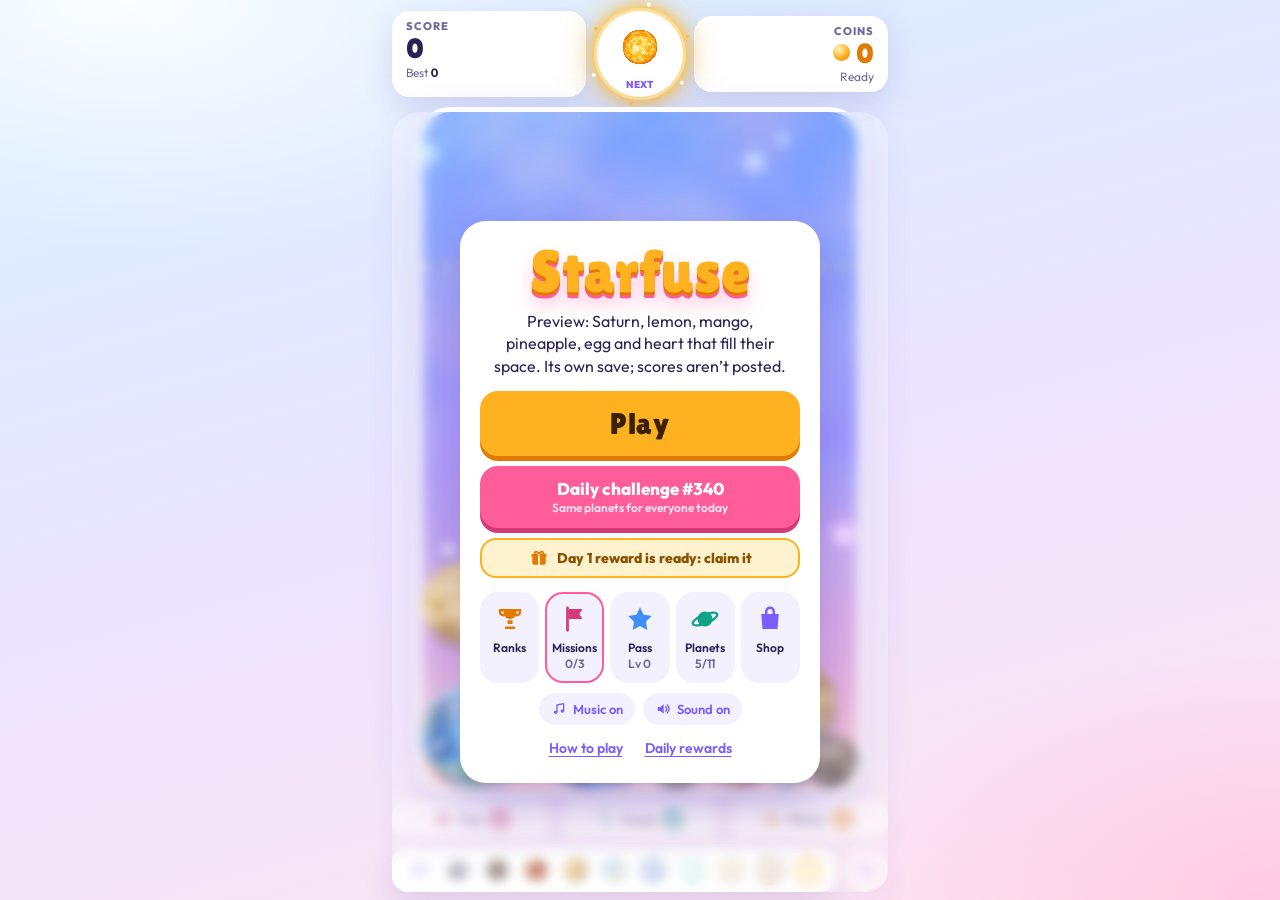
==== commit a02d84bc: "Preview: Saturn, Lemon, Mango, Pineapple, Squish Egg and Puffy Heart fill their space Every piece bu" ====
--- a/preview/index.html
+++ b/preview/index.html
@@ -39,9 +39,9 @@
   <link rel="preconnect" href="https://fonts.googleapis.com">
   <link rel="preconnect" href="https://fonts.gstatic.com" crossorigin>
   <link rel="stylesheet" href="https://fonts.googleapis.com/css2?family=Lilita+One&family=Outfit:wght@400;600;800&display=swap">
-  <script type="module" crossorigin src="./assets/index-Bz9W2yH6.js"></script>
-  <link rel="modulepreload" crossorigin href="./assets/payments-DA8Bk3G0.js">
-  <link rel="stylesheet" crossorigin href="./assets/index-DdS447qd.css">
+  <script type="module" crossorigin src="./assets/index-DYOPSqNV.js"></script>
+  <link rel="modulepreload" crossorigin href="./assets/payments-GNmD496M.js">
+  <link rel="stylesheet" crossorigin href="./assets/index-DMJMzu7u.css">
 </head>
 <body>
   <svg width="0" height="0" style="position:absolute" aria-hidden="true">
@@ -57,6 +57,7 @@
     <symbol id="i-swap" viewBox="0 0 24 24"><path d="M4 8h13l-3.5-3.5M20 16H7l3.5 3.5" stroke="currentColor" stroke-width="2.4" fill="none" stroke-linecap="round" stroke-linejoin="round"/></symbol>
     <symbol id="i-shake" viewBox="0 0 24 24"><path d="M7 6h10l-1 14H8z" fill="currentColor"/><path d="M3 9l-1 3 1 3M21 9l1 3-1 3" stroke="currentColor" stroke-width="2" fill="none" stroke-linecap="round" stroke-linejoin="round"/></symbol>
     <symbol id="i-share" viewBox="0 0 24 24"><path d="M12 3v12M7.5 7.5 12 3l4.5 4.5M5 12v6.5A2.5 2.5 0 0 0 7.5 21h9a2.5 2.5 0 0 0 2.5-2.5V12" fill="none" stroke="currentColor" stroke-width="2.4" stroke-linecap="round" stroke-linejoin="round"/></symbol>
+    <symbol id="i-close" viewBox="0 0 24 24"><path d="M6.5 6.5l11 11M17.5 6.5l-11 11" stroke="currentColor" stroke-width="2.6" fill="none" stroke-linecap="round"/></symbol>
     <symbol id="i-pause" viewBox="0 0 24 24"><rect x="6" y="5" width="4" height="14" rx="1.5" fill="currentColor"/><rect x="14" y="5" width="4" height="14" rx="1.5" fill="currentColor"/></symbol>
   </svg>
 
@@ -104,12 +105,25 @@
           <button class="pw" id="pw-pop" data-action="power" data-arg="pop"><svg><use href="#i-pop"/></svg><span>Pop</span><b class="cnt" id="cnt-pop">0</b></button>
           <button class="pw" id="pw-swap" data-action="power" data-arg="swap"><svg><use href="#i-swap"/></svg><span>Swap</span><b class="cnt" id="cnt-swap">0</b></button>
           <button class="pw" id="pw-shake" data-action="power" data-arg="shake"><svg><use href="#i-shake"/></svg><span>Shake</span><b class="cnt" id="cnt-shake">0</b></button>
+          <!-- While a planet is being picked to Pop, these two take the row's place (ui.powerbar). -->
+          <button class="pw" id="pw-cancel" data-action="popCancel" hidden><svg><use href="#i-close"/></svg><span>Cancel</span></button>
+          <button class="pw on" id="pw-confirm" data-action="popConfirm" hidden><svg><use href="#i-pop"/></svg><span id="pwConfirmTxt">Pop</span></button>
         </div>
 
         <footer class="chainbar">
           <div class="chainwrap"><canvas id="chainCv" aria-label="Planet evolution chain"></canvas></div>
           <button class="icon" id="pauseBtn" data-action="pause" aria-label="Pause"><svg width="18" height="18"><use href="#i-pause"/></svg></button>
         </footer>
+      </div>
+
+      <!-- Touch screens held upright: where the thumb rests. Sliding here aims without covering the jar; a small
+           copy of the planet in hand rides on it, under where it will drop. Outside the dock, so the "New planet!"
+           card never covers it. -->
+      <div class="aimstrip" id="aimStrip" aria-hidden="true">
+        <div class="aimpill" id="aimPill">
+          <span class="aimhint" id="aimHint">‹ slide here to aim ›</span>
+          <canvas id="aimCv"></canvas>
+        </div>
       </div>
 
       <section class="ov" id="menu">
@@ -139,6 +153,7 @@
             <button class="link" id="rewardLink" data-action="rewards">Daily rewards</button>
             <button class="link" id="installBtn" data-action="install" hidden>Install app</button>
             <button class="link" id="fullBtn" data-action="fullscreen" hidden>Full screen</button>
+            <button class="link" id="adPrivacyBtn" data-action="adPrivacy" hidden>Ad privacy</button>
           </div>
         </div>
       </section>
--- a/preview/assets/index-DMJMzu7u.css
+++ b/preview/assets/index-DMJMzu7u.css
@@ -0,0 +1 @@
+:root{color-scheme:light;--ink: #2a2257;--dim: #6d679c;--card: #ffffff;--line: #e7e3f6;--soft: #f4f1ff;--sun: #ffb21f;--sun-deep: #e27a00;--pink: #ff5c9a;--pink-deep: #d43a77;--mint: #22d3b0;--mint-deep: #11a387;--violet: #7b5cff;--display: "Lilita One", "Arial Rounded MT Bold", system-ui, sans-serif;--body: "Outfit", system-ui, -apple-system, "Segoe UI", sans-serif;--shadow: 0 10px 30px rgba(80, 60, 170, .16)}*{box-sizing:border-box}[hidden]{display:none!important}html,body{height:100%;margin:0}body{background:radial-gradient(60% 40% at 10% 0%,rgba(255,255,255,.9),transparent 70%),radial-gradient(50% 40% at 100% 100%,rgba(255,196,222,.8),transparent 70%),linear-gradient(165deg,#d6efff,#ebe4ff,#ffe4ef) fixed;background-color:#ebe4ff;color:var(--ink);font-family:var(--body);overflow:hidden;touch-action:none;user-select:none;-webkit-user-select:none;-webkit-tap-highlight-color:transparent}.app{--gap: 8px;--padx: max(12px, env(safe-area-inset-left, 0px), env(safe-area-inset-right, 0px));position:relative;height:100%;max-width:520px;margin:0 auto;display:flex;flex-direction:column;justify-content:center;gap:var(--gap);padding:max(8px,env(safe-area-inset-top,0px)) var(--padx) max(8px,env(safe-area-inset-bottom,0px))}.label{font-size:11px;font-weight:800;text-transform:uppercase;letter-spacing:.1em;color:var(--dim)}.note{margin:0;max-width:32ch;font-size:14px;line-height:1.45;color:var(--dim);text-wrap:balance}.hud{display:grid;grid-template-columns:1fr auto 1fr;align-items:center;gap:8px}.chip{display:flex;flex-direction:column;gap:1px;min-width:0;padding:7px 12px;border-radius:16px;background:var(--card);box-shadow:var(--shadow)}.chip.right{align-items:flex-end;text-align:right}.big{font-family:var(--display);font-size:24px;line-height:1.05;font-variant-numeric:tabular-nums}.coin{color:var(--sun-deep)}.coin:before{content:"";display:inline-block;width:.6em;height:.6em;margin-right:.22em;vertical-align:.06em;border-radius:50%;background:radial-gradient(circle at 35% 30%,#fff4c4,var(--sun) 55%,var(--sun-deep))}.sub{font-size:11px;color:var(--dim);white-space:nowrap;overflow:hidden;text-overflow:ellipsis;max-width:100%}.sub b{color:var(--ink);font-variant-numeric:tabular-nums}.bubble{--glow: 217, 210, 255;position:relative;isolation:isolate;width:68px;height:68px;border-radius:50%;gap:1px;display:flex;flex-direction:column;align-items:center;justify-content:center;background:var(--card);box-shadow:var(--shadow),inset 0 0 0 3px rgba(var(--glow),.55)}.bubble:before,.bubble:after{content:"";position:absolute;border-radius:50%;pointer-events:none}.bubble:before{inset:0;z-index:-1;box-shadow:0 0 12px 3px rgba(var(--glow),.8),0 0 30px 8px rgba(var(--glow),.35);animation:halo 3.2s ease-in-out infinite alternate}.bubble:after{inset:-9px;background:radial-gradient(circle at 58% 5%,#fff 0 1.6px,transparent 2.6px),radial-gradient(circle at 93% 34%,rgb(var(--glow)) 0 1.3px,transparent 2.3px),radial-gradient(circle at 88% 76%,#fff 0 1.4px,transparent 2.4px),radial-gradient(circle at 42% 95%,rgb(var(--glow)) 0 1.2px,transparent 2.2px),radial-gradient(circle at 8% 69%,#fff 0 1.5px,transparent 2.5px),radial-gradient(circle at 10% 27%,rgb(var(--glow)) 0 1.3px,transparent 2.3px);animation:orbit 20s linear infinite,twinkle 2.4s ease-in-out infinite alternate}@keyframes halo{0%{opacity:.5}}@keyframes orbit{to{rotate:1turn}}@keyframes twinkle{0%{opacity:.35}}#nextCv{width:44px;height:44px}.bubble .label{font-size:9px;letter-spacing:.04em;color:var(--violet)}.bump{animation:bump .35s ease-out}@keyframes bump{40%{transform:scale(1.2)}}.field{position:relative;flex:0 1 auto;min-height:0;display:flex;flex-direction:column;gap:var(--gap)}.stage{flex:0 1 auto;height:calc((min(100vw,520px) - 2 * var(--padx)) * 1.55);min-height:0;min-width:0;position:relative}.jar{position:absolute;inset:0;margin:auto;border-radius:28px;overflow:hidden;isolation:isolate;box-shadow:0 0 0 5px #fff,0 18px 50px #5a3cc84d}.jar>*{position:absolute;inset:0;width:100%;height:100%;display:block;border-radius:inherit}#game{cursor:pointer}.jarglow{opacity:0;pointer-events:none;mix-blend-mode:screen;mix-blend-mode:plus-lighter;will-change:opacity}.ov{position:absolute;inset:0;z-index:3;container-type:size;border-radius:28px;display:flex;flex-direction:column;align-items:center;padding:12px;overflow-y:auto;overscroll-behavior:contain;background:#ffffff47;backdrop-filter:blur(6px);-webkit-backdrop-filter:blur(6px)}.card{width:100%;max-width:360px;display:flex;flex-direction:column;align-items:stretch;gap:10px;--pad: 20px;padding:22px var(--pad);border-radius:26px;background:var(--card);box-shadow:0 20px 50px #3c289640;text-align:center;animation:pop .28s cubic-bezier(.2,1.3,.4,1)}.ov>.card{margin-block:auto}.card>*{margin:0}@keyframes pop{0%{transform:scale(.92);opacity:0}}.logo{font-family:var(--display);font-weight:400;font-size:clamp(44px,13vw,60px);line-height:.95;color:var(--sun);-webkit-text-stroke:0;text-shadow:0 3px 0 var(--sun-deep),0 6px 0 var(--pink),0 12px 18px rgba(255,92,154,.35)}.tag{font-size:16px;line-height:1.4;text-wrap:balance;color:var(--ink);margin-bottom:4px}h2{font-family:var(--display);font-weight:400;font-size:32px;line-height:1.05;text-wrap:balance}.final{font-family:var(--display);font-size:56px;line-height:1;color:var(--violet);font-variant-numeric:tabular-nums}.pill{align-self:center;padding:5px 12px;border-radius:999px;background:var(--mint);color:#fff;font-weight:800;font-size:12px;letter-spacing:.08em;text-transform:uppercase}.stats{display:grid;grid-template-columns:repeat(3,1fr);gap:6px}.stats div{display:flex;flex-direction:column;gap:2px;padding:8px 4px;border-radius:14px;background:var(--soft)}.stats b{font-size:15px;font-variant-numeric:tabular-nums}.row{display:flex;gap:6px;flex-wrap:wrap;justify-content:center}.overbar{position:sticky;bottom:-12px;z-index:1;display:grid;grid-template-columns:1fr 1fr;gap:8px;margin-inline:calc(-1 * var(--pad));padding:8px var(--pad) 14px;background:var(--card);border-radius:0 0 26px 26px}.overbar:before{content:"";position:absolute;inset:-10px 0 auto;height:10px;background:linear-gradient(transparent,var(--card));pointer-events:none}.overbar .btn{padding-inline:10px;white-space:nowrap}#shareBtn{flex-direction:row;justify-content:center;gap:6px}#shareBtn svg{width:20px;height:20px}#shareThumb{width:22px;height:28px;margin-block:-6px;border-radius:5px;object-fit:cover;box-shadow:0 0 0 2px #fff}.btn{--c: var(--sun);--d: var(--sun-deep);--t: #3a2100;display:flex;flex-direction:column;align-items:center;gap:2px;font:800 17px/1.1 var(--body);padding:14px 18px;border:0;border-radius:18px;background:var(--c);color:var(--t);box-shadow:0 5px 0 var(--d);cursor:pointer}.btn:hover{filter:brightness(1.04)}.btn.huge{font-family:var(--display);font-weight:400;font-size:30px;padding:16px;letter-spacing:.02em}.btn.pink{--c: var(--pink);--d: var(--pink-deep);--t: #fff}.btn.mint{--c: var(--mint);--d: var(--mint-deep);--t: #fff}.btn.ghost{background:var(--soft);color:var(--ink);box-shadow:none;font-weight:600}.btn.small{font-size:13px;padding:10px 12px;border-radius:14px}.btn small{font-size:12px;font-weight:600;opacity:.85}.btn:disabled{opacity:.4;cursor:default;transform:none;box-shadow:none}button:focus-visible,input:focus-visible{outline:3px solid var(--violet);outline-offset:3px}.tiles{display:grid;grid-template-columns:repeat(5,1fr);gap:6px;margin-top:4px}.tile{--c: var(--sun);display:flex;flex-direction:column;align-items:center;gap:6px;padding:12px 4px;border:0;border-radius:18px;background:var(--soft);color:var(--ink);font:600 12px var(--body);cursor:pointer}.tile span{display:flex;flex-direction:column;align-items:center;gap:1px}.tile{min-width:0}.tile svg{width:30px;height:30px;color:var(--c)}.tile b{color:var(--dim);font-weight:600}.t-gold{--c: var(--sun-deep)}.t-mint{--c: var(--mint-deep)}.t-violet{--c: var(--violet)}.t-pink{--c: var(--pink-deep)}.t-sky{--c: #3e8ef7}.tile.ready{box-shadow:inset 0 0 0 2px var(--pink)}.link{align-self:center;border:0;background:none;padding:4px 8px;font:600 14px var(--body);color:var(--violet);text-decoration:underline;text-underline-offset:3px;cursor:pointer}:where(button,[data-action]){--spring: cubic-bezier(.3, 1.7, .5, 1);transition:translate .2s var(--spring),scale .2s var(--spring),filter .15s,background-color .15s,box-shadow .15s,opacity .2s}:where(button,[data-action]).pressed{scale:.95;filter:brightness(.95);transition-duration:.05s}.btn.pressed{scale:none;translate:0 4px;box-shadow:0 1px 0 var(--d)}.btn.ghost.pressed{scale:.97;translate:0 1px;box-shadow:none}.tile.pressed,.tab.pressed{scale:.92}.pw.pressed,.strip.pressed{scale:.95;translate:0 2px}.icon.pressed{scale:.86}.link.pressed{scale:none;filter:none;opacity:.55}.steps{list-style:none;padding:0;display:flex;flex-direction:column;gap:8px;text-align:left}.steps li{display:grid;grid-template-columns:48px 1fr;gap:12px;align-items:center;padding:10px 12px;border-radius:16px;background:var(--soft)}.steps canvas{width:48px;height:48px}.steps strong{display:block;font-size:15px}.steps span{font-size:13px;line-height:1.35;color:var(--dim)}.fine{font-size:11px;line-height:1.4;color:var(--dim)}.line-icon{width:48px;height:48px;border-radius:14px;background:linear-gradient(180deg,#3f7cff 0 44%,#ff2d6f 44% 56%,#8d6cff 56%)}.missions{list-style:none;padding:0;display:flex;flex-direction:column;gap:8px;text-align:left}.missions li{display:grid;grid-template-columns:30px 1fr auto;gap:10px;align-items:center;padding:12px;border-radius:16px;background:var(--soft)}.missions .chk{width:26px;height:26px;border-radius:50%;display:grid;place-items:center;background:#fff;box-shadow:inset 0 0 0 2px var(--line);color:#fff;font-weight:800;font-size:14px}.missions li.done .chk{background:var(--mint);box-shadow:none}.missions .txt{display:flex;flex-direction:column;gap:6px;min-width:0}.missions .txt strong{font-size:14px}.missions .bar{height:8px;border-radius:99px;background:#fff;overflow:hidden}.missions .bar i{display:block;height:100%;border-radius:99px;background:linear-gradient(90deg,var(--pink),var(--sun))}.missions .rw{font-family:var(--display);font-size:16px;color:var(--sun-deep);white-space:nowrap;font-variant-numeric:tabular-nums}.missions .ds{font-size:12px;color:var(--dim)}.board .badge{color:var(--sun-deep)}.passbar{height:12px;border-radius:999px;background:var(--soft);overflow:hidden}.passbar i{display:block;height:100%;border-radius:999px;background:linear-gradient(90deg,var(--sun),var(--pink))}.passhead,.passlist li{display:grid;grid-template-columns:34px 1fr 1fr;gap:6px;align-items:center}.passhead{font-size:12px;font-weight:700;color:var(--dim);text-align:center}.passlist{list-style:none;margin:0;padding:0;display:flex;flex-direction:column;gap:5px}.passlist b{text-align:center;color:var(--dim);font-variant-numeric:tabular-nums}.passlist li.reached b{color:var(--ink)}.passlist .pr{padding:8px 6px;border:0;border-radius:12px;background:var(--soft);color:var(--ink);font:700 12px var(--body);text-align:center}.passlist .pr.prem{background:#fff3d6}.passlist .pr.locked{color:var(--dim);font-weight:600}.passlist .pr.got{color:var(--mint-deep)}.passlist button.pr.open{cursor:pointer;background:var(--sun);box-shadow:0 3px 0 var(--sun-deep)}.passline{margin-top:-4px;color:var(--violet);font-weight:700}.bundle{list-style:none;margin:0;padding:0;display:flex;flex-direction:column;gap:6px;text-align:left}.bundle li{display:flex;align-items:center;gap:12px;padding:8px 12px;border-radius:14px;background:var(--soft);font-weight:700}.bundle .pwicon.small{width:44px;height:32px}.bundle .coin:before{width:22px;height:22px;margin:0}.bundle .coin{display:grid;place-items:center}.missions li.done .rw{color:var(--mint-deep)}.board{list-style:none;padding:0;display:flex;flex-direction:column;gap:6px;text-align:left}.board li{display:grid;grid-template-columns:32px 1fr 28px auto;align-items:center;gap:10px;padding:8px 12px;border-radius:14px;background:var(--soft)}.board li.me{background:#fff3d6;box-shadow:inset 0 0 0 2px var(--sun)}.board .rk{width:28px;height:28px;border-radius:50%;display:grid;place-items:center;font:800 13px var(--body);background:#fff;color:var(--dim);font-variant-numeric:tabular-nums}.board li:nth-child(1) .rk{background:#ffd34d;color:#6b4300}.board li:nth-child(2) .rk{background:#dfe3ee;color:#44506b}.board li:nth-child(3) .rk{background:#f3be94;color:#6b3510}.board .nm{font-weight:600;overflow:hidden;text-overflow:ellipsis;white-space:nowrap}.board canvas{width:28px;height:28px}.board .sc{font-family:var(--display);font-size:18px;color:var(--violet);font-variant-numeric:tabular-nums}.board .empty{display:block;text-align:center;color:var(--dim);background:none}.rankbox{display:flex;flex-direction:column;gap:8px;padding:12px;border-radius:16px;background:#fff3d6}.rankbox p{margin:0;font-weight:600}.myname{margin:0;display:flex;align-items:baseline;justify-content:center;gap:6px;flex-wrap:wrap;color:var(--dim);font-weight:600}.myname b{color:var(--ink);overflow-wrap:anywhere}.textbtn{padding:4px 6px;border:0;background:none;color:var(--violet);font:700 14px var(--body);text-decoration:underline;text-underline-offset:3px;cursor:pointer}.nameform{display:flex;gap:8px}.nameform input{flex:1;min-width:0;padding:10px 12px;border-radius:12px;border:2px solid var(--line);background:#fff;color:var(--ink);font:600 15px var(--body);user-select:text;-webkit-user-select:text}.list{display:flex;flex-direction:column;gap:8px}.item{display:grid;grid-template-columns:72px 1fr auto;align-items:center;gap:10px;padding:10px 12px;border-radius:16px;background:var(--soft);text-align:left}.item canvas{width:72px;height:36px}.item .nm{font-weight:800}.item .ds{font-size:12px;color:var(--dim)}.item .price{font-family:var(--display);font-size:18px;color:var(--sun-deep);text-align:center}.grid{display:grid;grid-template-columns:repeat(3,1fr);gap:8px}.cell{display:flex;flex-direction:column;align-items:center;gap:4px;padding:10px 6px;border-radius:16px;background:var(--soft)}.cell canvas{width:54px;height:54px}.cell .nm{font-size:13px;font-weight:800}.cell .ds{font-size:11px;line-height:1.3;color:var(--dim);text-wrap:balance}.cell.locked .nm{color:var(--dim)}.dock{position:relative;display:flex;flex-direction:column;gap:6px}.discovery{position:absolute;z-index:2;inset:auto 0 0;min-height:100%;display:grid;grid-template-columns:56px 1fr;gap:12px;align-items:center;padding:10px 14px;border-radius:20px;background:#fff;box-shadow:0 0 0 3px var(--sun),0 14px 30px #3c28964d;cursor:pointer;animation:drop-in .45s cubic-bezier(.2,1.4,.4,1)}.discovery canvas{width:52px;height:52px}.discovery div{display:flex;flex-direction:column;gap:2px;text-align:left}.discovery .label{color:var(--pink)}.discovery strong{font-family:var(--display);font-weight:400;font-size:20px;line-height:1.1}.discovery span:last-child{font-size:12px;line-height:1.35;color:var(--dim)}@keyframes drop-in{0%{transform:translateY(24px);opacity:0}}.ad{z-index:3;background:#2a22578c}.ad .count{font-family:var(--display);font-size:72px;line-height:1;color:var(--pink)}.chainbar{display:flex;align-items:center;gap:8px}.chainwrap{flex:1;min-width:0;height:38px;padding:3px 8px;border-radius:16px;background:#fff;box-shadow:var(--shadow)}#chainCv{display:block;width:100%;height:100%}.icon{width:40px;height:40px;flex:none;display:grid;place-items:center;border-radius:50%;border:0;background:#fff;color:var(--violet);box-shadow:var(--shadow);cursor:pointer}.icon:disabled{opacity:.4;cursor:default}.toggles{display:flex;gap:8px;justify-content:center}.toggle{display:inline-flex;align-items:center;gap:6px;padding:8px 12px;border:0;border-radius:999px;background:var(--soft);color:var(--violet);font:600 13px var(--body);cursor:pointer}.toggle[aria-pressed=false]{color:var(--dim);text-decoration:line-through;opacity:.75}@media(orientation:landscape)and (max-height:560px){.app{max-width:900px;display:grid;grid-template-columns:minmax(200px,260px) 1fr;grid-template-rows:1fr auto auto;column-gap:16px;row-gap:8px}.field{display:contents}.hud{grid-column:1;grid-row:1;grid-template-columns:1fr 1fr;align-content:center}.hud .bubble{grid-column:1 / -1;grid-row:1;justify-self:center}.dock{grid-column:1;grid-row:2 / span 2;gap:8px}.stage{grid-column:2;grid-row:1 / span 3;height:auto}.powerbar{grid-template-columns:repeat(3,minmax(0,1fr));gap:6px}.pw{padding:6px;gap:4px;min-width:0}}.toast{position:fixed;left:50%;bottom:calc(24px + env(safe-area-inset-bottom,0px));transform:translate(-50%);max-width:min(90vw,420px);z-index:5;pointer-events:none;padding:12px 16px;border-radius:16px;background:var(--ink);color:#fff;font-size:14px;white-space:pre-line;box-shadow:0 10px 30px #2a225759}@media(prefers-reduced-motion:reduce){.discovery,.bump,.card,.bubble:before,.bubble:after{animation:none}:where(button,[data-action]){--spring: ease-out}}#fx{position:fixed;inset:0;width:100%;height:100%;pointer-events:none;z-index:4}.dangerglow{position:fixed;inset:0;pointer-events:none;z-index:4;opacity:0;will-change:opacity}.bestbar{height:5px;margin-top:3px;border-radius:99px;background:var(--soft);overflow:hidden}.bestbar i{display:block;width:0;height:100%;border-radius:99px;background:linear-gradient(90deg,var(--mint),var(--violet));transition:width .35s ease-out}.bestbar.beaten i{background:linear-gradient(90deg,var(--sun),var(--pink))}.big.bump,.bubble.bump{animation:bump .35s ease-out}.powerbar{display:grid;grid-template-columns:repeat(3,1fr);gap:8px}.pw{--c: var(--violet);display:flex;align-items:center;justify-content:center;gap:6px;padding:7px 10px;border:0;border-radius:16px;background:#fff;color:var(--ink);box-shadow:var(--shadow);font:800 13px var(--body);cursor:pointer}.pw svg{width:20px;height:20px;flex:none;color:var(--c)}.pw .cnt{min-width:22px;height:22px;padding:0 6px;border-radius:99px;display:grid;place-items:center;background:var(--c);color:#fff;font-size:12px;font-variant-numeric:tabular-nums}.pw .cnt.add{background:var(--mint)}.pw.off{opacity:.45}.pw.on{background:var(--c);color:#fff;box-shadow:0 0 0 3px #fff,0 0 18px var(--c)}.pw.on svg{color:#fff}.pw.on .cnt{background:#fff;color:var(--c)}#pw-pop{--c: var(--pink-deep)}#pw-swap{--c: var(--mint-deep)}#pw-shake{--c: var(--sun-deep)}.powerbar.picking{grid-template-columns:minmax(0,1fr) minmax(0,2fr)}#pw-cancel{--c: var(--dim)}#pw-confirm{--c: var(--pink-deep)}#pw-confirm span{display:inline;overflow:hidden;text-overflow:ellipsis;white-space:nowrap}#pw-confirm:disabled{background:#fff;color:var(--dim);box-shadow:var(--shadow)}#pw-confirm:disabled svg{color:var(--c)}.pwicon{--c: var(--violet);align-self:center;width:76px;height:76px;border-radius:24px;display:grid;place-items:center;background:var(--soft);color:var(--c)}.pwicon svg{width:42px;height:42px}.nearmiss{padding:9px 12px;border-radius:14px;background:#ffe9f1;color:var(--pink-deep);font-weight:800;font-size:14px;line-height:1.35;text-wrap:balance}#over:not([hidden]) .card>*{animation:rise .45s cubic-bezier(.2,1.2,.4,1) both}#over .card>:nth-child(2){animation-delay:.05s}#over .card>:nth-child(3){animation-delay:.1s}#over .card>:nth-child(4){animation-delay:.15s}#over .card>:nth-child(5){animation-delay:.2s}#over .card>:nth-child(6){animation-delay:.25s}#over .card>:nth-child(7){animation-delay:.3s}#over .card>:nth-child(8){animation-delay:.35s}#over .card>:nth-child(9){animation-delay:.4s}#over .card>:nth-child(10){animation-delay:.45s}@keyframes rise{0%{opacity:0;transform:translateY(16px)}}@media(max-width:360px){.pw span{display:none}}@media(prefers-reduced-motion:reduce){#over:not([hidden]) .card>*{animation:none}}.pwicon.small{width:72px;height:44px;border-radius:14px;align-self:auto}.pwicon.small svg{width:26px;height:26px}.strip{display:flex;align-items:center;justify-content:center;gap:8px;padding:10px 14px;border:0;border-radius:16px;font:800 14px var(--body);cursor:pointer;animation:pop .28s cubic-bezier(.2,1.3,.4,1)}.strip svg{width:20px;height:20px;flex:none}.strip.gold{background:#fff3cf;color:#8a5200;box-shadow:inset 0 0 0 2px var(--sun)}.strip.gold svg{color:var(--sun-deep)}.strip.pink{background:#ffe9f1;color:var(--pink-deep);box-shadow:inset 0 0 0 2px var(--pink)}.cal{list-style:none;padding:0;display:grid;grid-template-columns:repeat(4,1fr);gap:6px}.cal li{display:flex;flex-direction:column;align-items:center;gap:4px;padding:8px 2px;border-radius:14px;background:var(--soft)}.cal li.big{grid-column:span 2;background:#fff3cf}.cal li.today{box-shadow:inset 0 0 0 3px var(--sun);background:#fff8e1;animation:glowpulse 1.4s ease-in-out infinite}.cal li.done{opacity:.45}.cal li.done .day:after{content:" ✓";color:var(--mint-deep)}.cal .day{font-size:11px;font-weight:700;color:var(--dim)}.cal .prize{display:flex;align-items:center;gap:4px;font-weight:800;font-size:13px}.cal .prize svg{width:18px;height:18px;color:var(--c)}.coinico{width:14px;height:14px;border-radius:50%;background:radial-gradient(circle at 35% 35%,#fff2a8,#ffc21f 55%,#e08a00);box-shadow:inset 0 -1px #96500059}@keyframes glowpulse{50%{box-shadow:inset 0 0 0 3px var(--sun),0 0 14px #ffbe288c}}.tabs{display:flex;flex-wrap:wrap;justify-content:center;gap:5px}.tab{padding:6px 10px;border:0;border-radius:999px;background:var(--soft);color:var(--ink);font:700 12px var(--body);cursor:pointer;white-space:nowrap}.tab b{color:var(--dim);font-weight:700}.tab.on{background:var(--violet);color:#fff}.tab.on b{color:#fffc}.item .btns{display:flex;flex-direction:column;gap:6px}.item .btns .btn{white-space:nowrap;padding:8px 10px}.item.best{box-shadow:inset 0 0 0 2px var(--pink)}.trialbox{display:flex;flex-direction:column;gap:8px;padding:10px 12px;border-radius:16px;background:#f1ecff;font-weight:700;font-size:14px}.pill.vs{background:var(--pink)}.chip{display:grid;grid-template-columns:auto minmax(0,1fr);column-gap:8px;align-items:baseline;padding:6px 12px}.chip .label{grid-area:1 / 1}.chip .sub{grid-area:1 / 2;justify-self:end}.chip .big{grid-area:2 / 1 / 3 / 3}.chip .bestbar{grid-area:3 / 1 / 4 / 3}.chip.right{grid-template-columns:minmax(0,1fr) auto}.chip.right .label{grid-area:1 / 2}.chip.right .sub{grid-area:1 / 1;justify-self:start}.chip.right .big{justify-self:end}.bubble{width:60px;height:60px}#nextCv{width:38px;height:38px}.bestbar{height:4px}.dock{gap:5px}.pw{padding:6px 10px}.chainwrap{height:32px;padding:2px 8px}.icon{width:34px;height:34px}@container (max-height: 620px){.card{--pad: 16px;padding:16px;gap:8px}.logo{font-size:42px}.tag{font-size:14px}.btn{padding:11px 14px}.btn.huge{font-size:26px;padding:12px}.tile{padding:8px 4px;gap:4px}.tile svg{width:24px;height:24px}.steps li{padding:8px 10px}}@container (max-height: 500px){.card{--pad: 14px;padding:12px 14px;gap:6px}.logo{font-size:34px}.tag{font-size:13px;line-height:1.3;margin-bottom:0}h2{font-size:26px}.final{font-size:44px}.btn{padding:9px 12px;font-size:16px}.btn.huge{font-size:22px;padding:9px}.strip{padding:8px 12px}.tiles{margin-top:0;gap:4px}.tile{padding:5px 1px;gap:2px;font-size:11px}.tile svg{width:18px;height:18px}.toggle{padding:6px 10px}.link{padding:2px 8px}.steps li{grid-template-columns:40px 1fr;padding:6px 10px}.steps canvas,.line-icon{width:40px;height:40px}}@media(min-height:860px){.app{--gap: 12px}.dock{gap:10px}.pw{padding:8px 10px}.chainwrap{height:44px;padding:4px 8px}.icon{width:44px;height:44px}}@media(min-height:860px)and (min-width:600px){.chip{display:flex;padding:8px 14px;border-radius:18px}.big{font-size:28px}.sub{font-size:12px}.bestbar{height:5px}.bubble{width:92px;height:92px;gap:2px}#nextCv{width:58px;height:58px}.bubble .label{font-size:10px}}@media(max-height:700px)and (orientation:portrait){.dock{flex-direction:row;gap:6px}.powerbar{flex:1;min-width:0;grid-template-columns:repeat(3,minmax(0,1fr));gap:6px}.pw{padding:6px;gap:4px;min-width:0}.pw svg{width:18px;height:18px}.chainwrap{display:none}.icon{width:34px;height:34px}.discovery{padding:8px 12px;grid-template-columns:44px 1fr;gap:10px}.discovery canvas{width:44px;height:44px}}@media(orientation:portrait)and (max-width:599px){.app{justify-content:flex-start}.hud{--hudH: 58px;--hang: 12px;align-items:start}.chip{height:var(--hudH);align-content:center}.chip .label{line-height:14px}.chip .big{line-height:26px}.bubble{--size: calc(var(--hudH) + var(--gap) + var(--hang));position:relative;z-index:4;width:var(--size);height:var(--size);margin-bottom:calc(var(--hudH) - var(--size))}#nextCv{width:calc(var(--size) * .6);height:calc(var(--size) * .6)}.bubble .label{font-size:10px}}.aimstrip{display:none}@media(pointer:coarse)and (orientation:portrait){.aimstrip{display:block;position:relative;flex:0 0 calc(40px + var(--gap));margin-top:calc(-1 * var(--gap));width:var(--jarW, 100%);max-width:100%;align-self:center}.aimpill{position:absolute;inset:var(--gap) 0 0;border-radius:999px;background:#fff9;box-shadow:inset 0 0 0 2px #fff,var(--shadow);transition:opacity .2s}.aimpill:before{content:"";position:absolute;inset:50% 18px auto;height:4px;margin-top:-2px;border-radius:99px;background:var(--line)}.aimhint{position:absolute;inset:0;display:flex;align-items:center;justify-content:flex-end;padding:0 20px;pointer-events:none;white-space:nowrap;font:800 12px var(--body);letter-spacing:.04em;color:var(--dim)}.aimhint.left{justify-content:flex-start}#aimCv{position:absolute;top:3px;left:0;height:calc(100% - 6px);aspect-ratio:1;pointer-events:none;transition:opacity .15s}.aimstrip.idle .aimpill{opacity:.5}.aimstrip.idle #aimCv,.aimstrip.idle .aimhint{opacity:0}.aimstrip.cramped{visibility:hidden}}@media(pointer:coarse)and (orientation:portrait)and (max-width:599px){.field{flex:1 1 auto}.aimstrip{flex:1 1 0;min-height:0;max-height:calc(46px + var(--gap))}}@media(pointer:coarse)and (orientation:portrait)and (max-width:599px)and (min-height:860px){.app{--gap: 8px}.dock{gap:5px}.pw{padding:6px 10px}.chainwrap{height:32px;padding:2px 8px}.icon{width:34px;height:34px}}
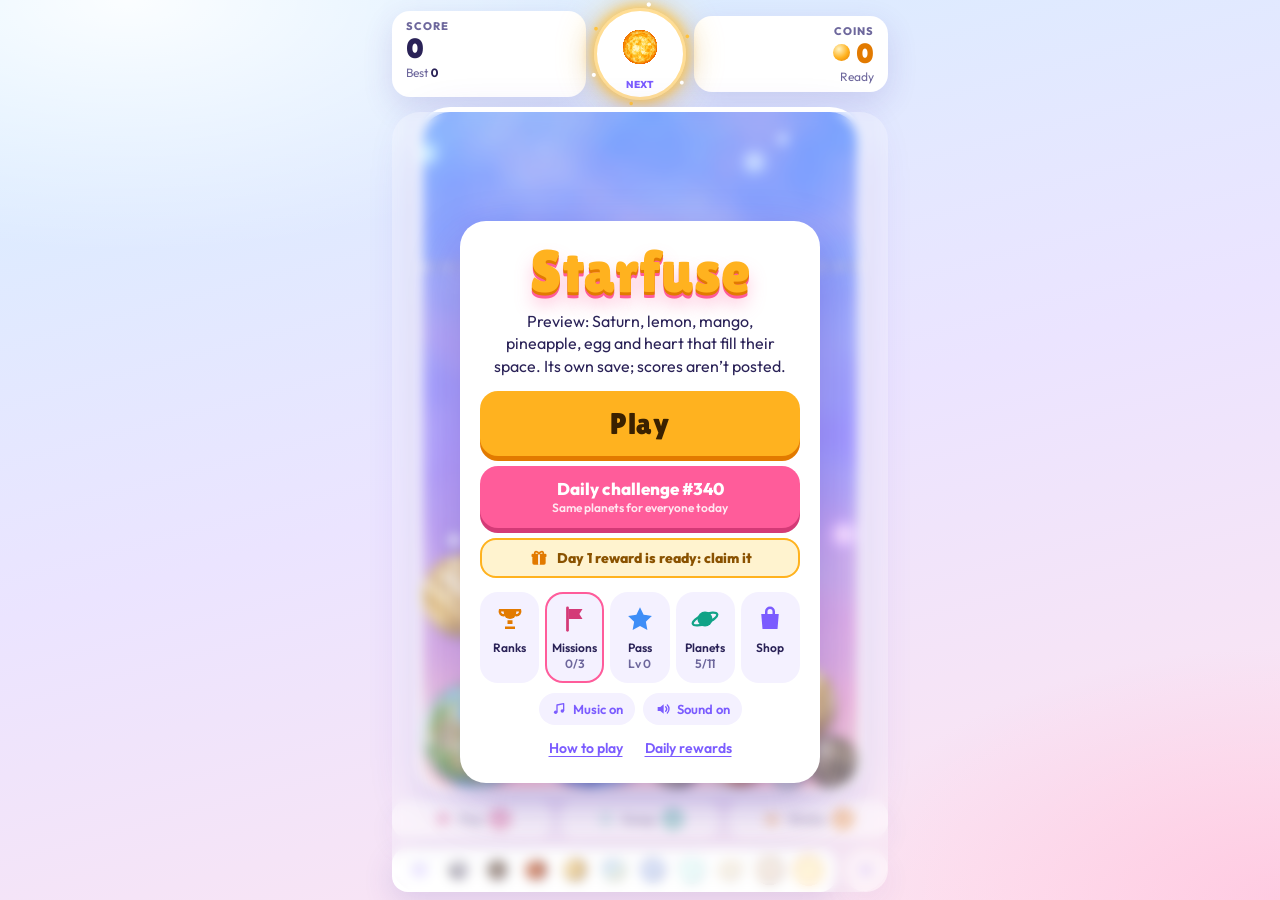
==== commit 9154b406: "Preview: Saturn's ring shows again With its ball at 90% of its circle the rings lay mostly outside i" ====
--- a/preview/index.html
+++ b/preview/index.html
@@ -39,7 +39,7 @@
   <link rel="preconnect" href="https://fonts.googleapis.com">
   <link rel="preconnect" href="https://fonts.gstatic.com" crossorigin>
   <link rel="stylesheet" href="https://fonts.googleapis.com/css2?family=Lilita+One&family=Outfit:wght@400;600;800&display=swap">
-  <script type="module" crossorigin src="./assets/index-DYOPSqNV.js"></script>
+  <script type="module" crossorigin src="./assets/index-LyeF1aeD.js"></script>
   <link rel="modulepreload" crossorigin href="./assets/payments-GNmD496M.js">
   <link rel="stylesheet" crossorigin href="./assets/index-DMJMzu7u.css">
 </head>
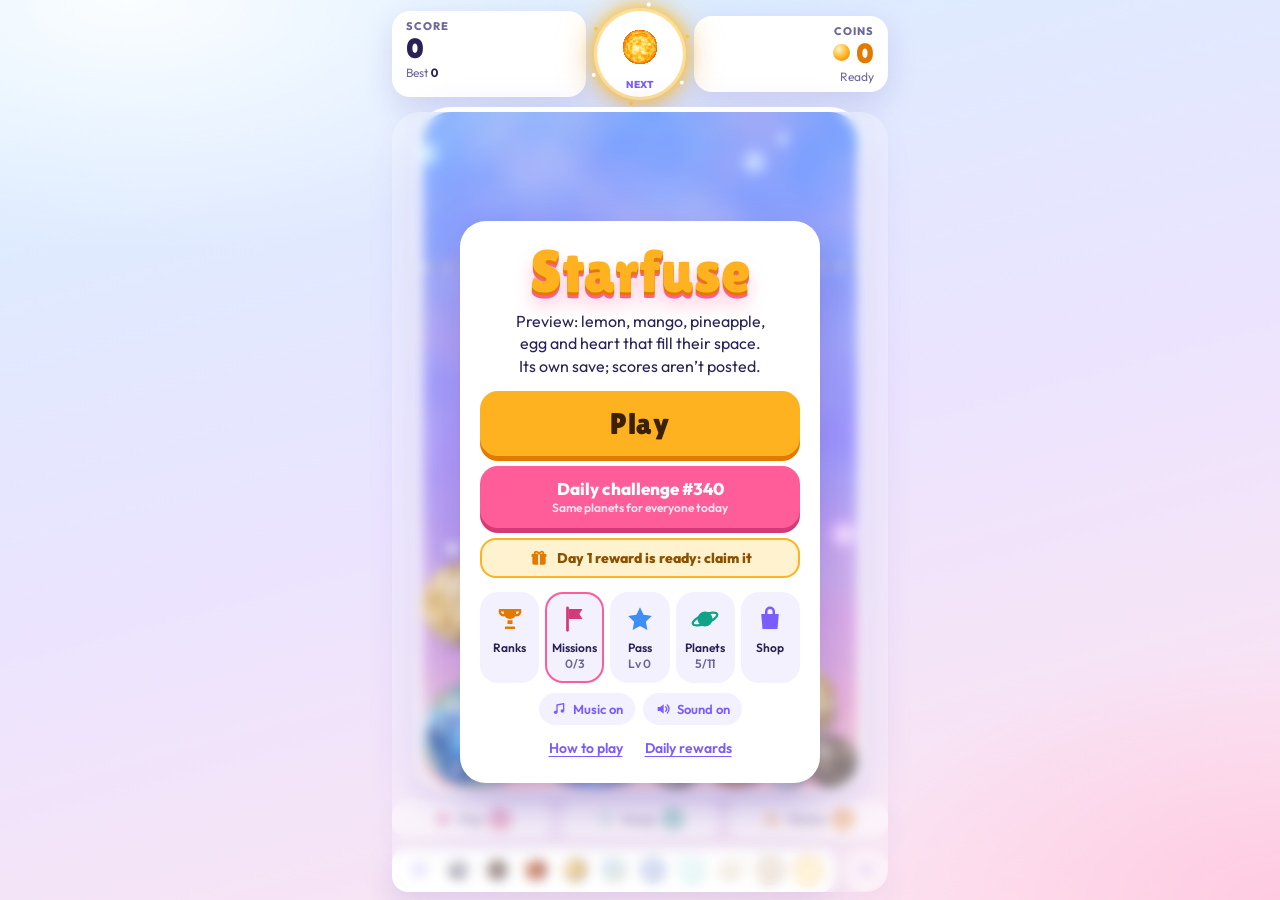
==== commit 5bc93ada: "Preview: Saturn back as it was The fuller Saturn didn't work: its rings got lost against the walls a" ====
--- a/preview/index.html
+++ b/preview/index.html
@@ -39,8 +39,8 @@
   <link rel="preconnect" href="https://fonts.googleapis.com">
   <link rel="preconnect" href="https://fonts.gstatic.com" crossorigin>
   <link rel="stylesheet" href="https://fonts.googleapis.com/css2?family=Lilita+One&family=Outfit:wght@400;600;800&display=swap">
-  <script type="module" crossorigin src="./assets/index-LyeF1aeD.js"></script>
-  <link rel="modulepreload" crossorigin href="./assets/payments-GNmD496M.js">
+  <script type="module" crossorigin src="./assets/index-CYQfoUcm.js"></script>
+  <link rel="modulepreload" crossorigin href="./assets/payments-PXbtb22o.js">
   <link rel="stylesheet" crossorigin href="./assets/index-DMJMzu7u.css">
 </head>
 <body>
